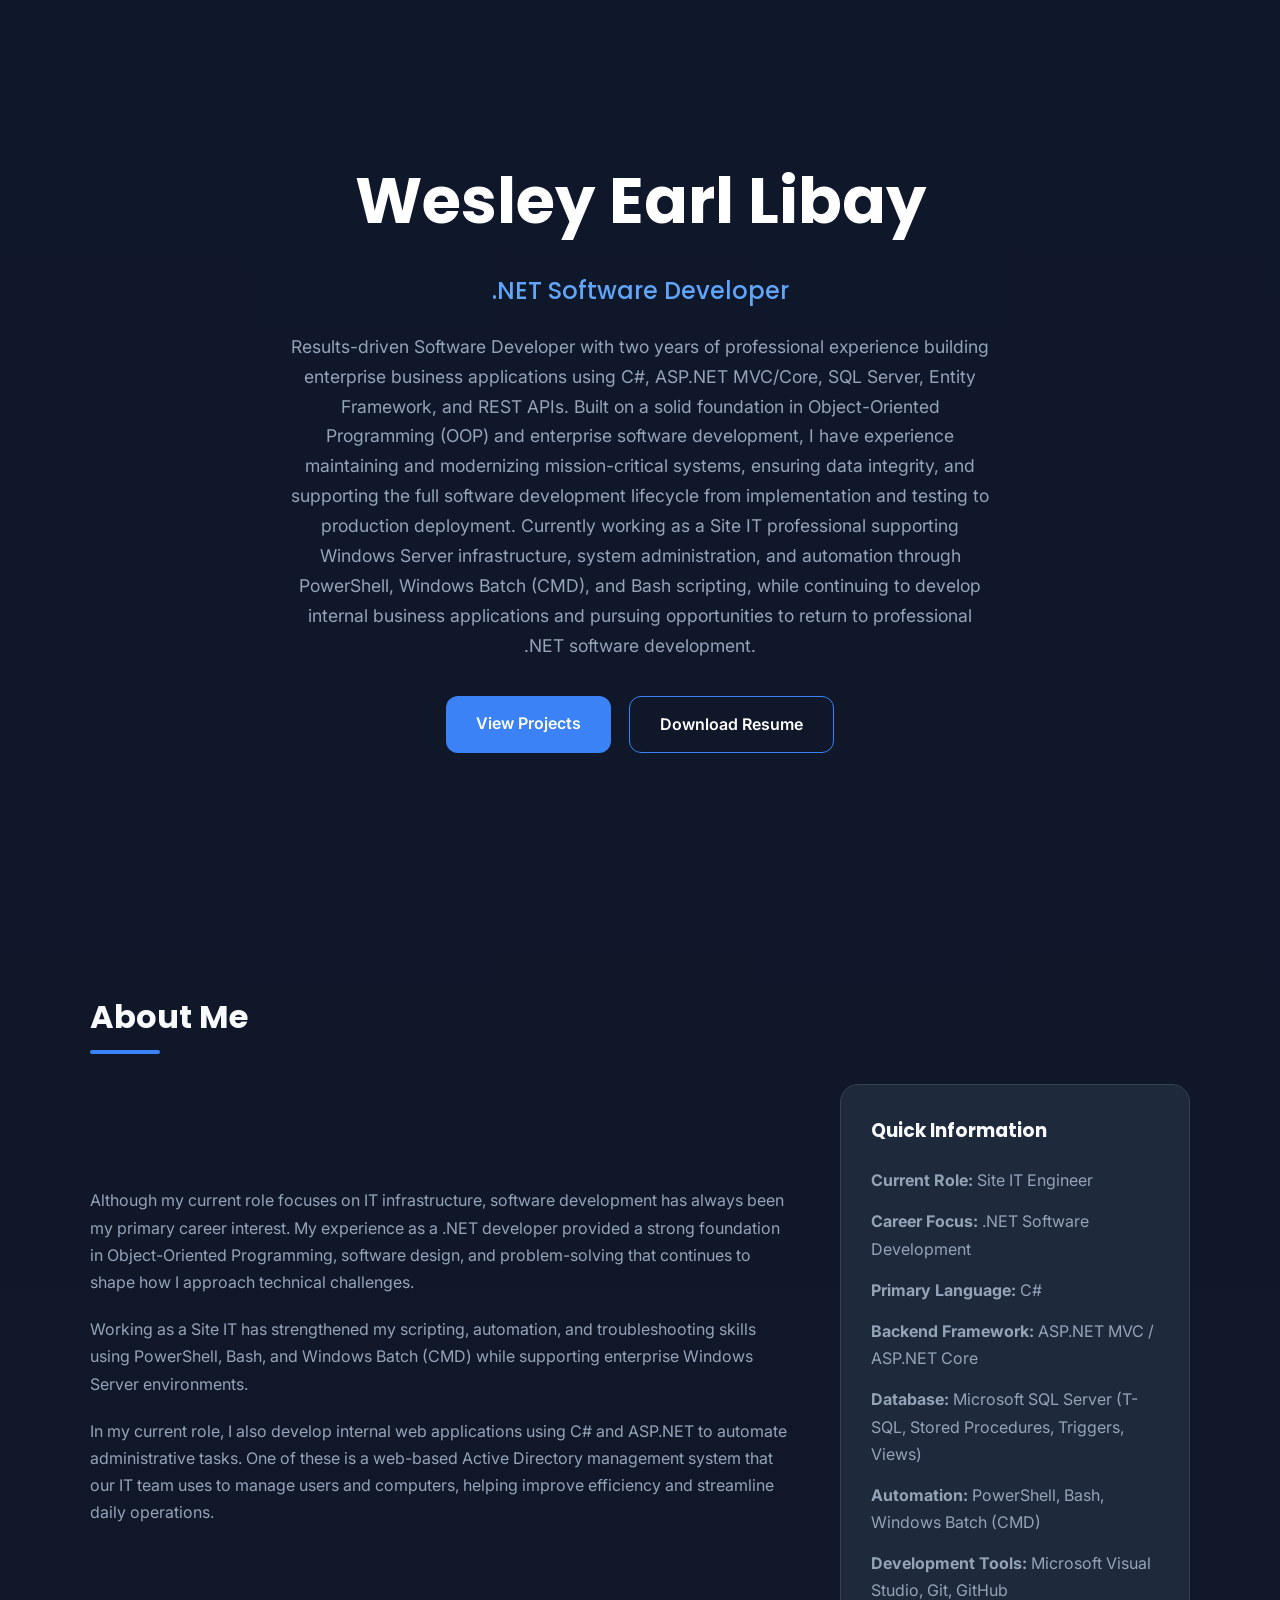
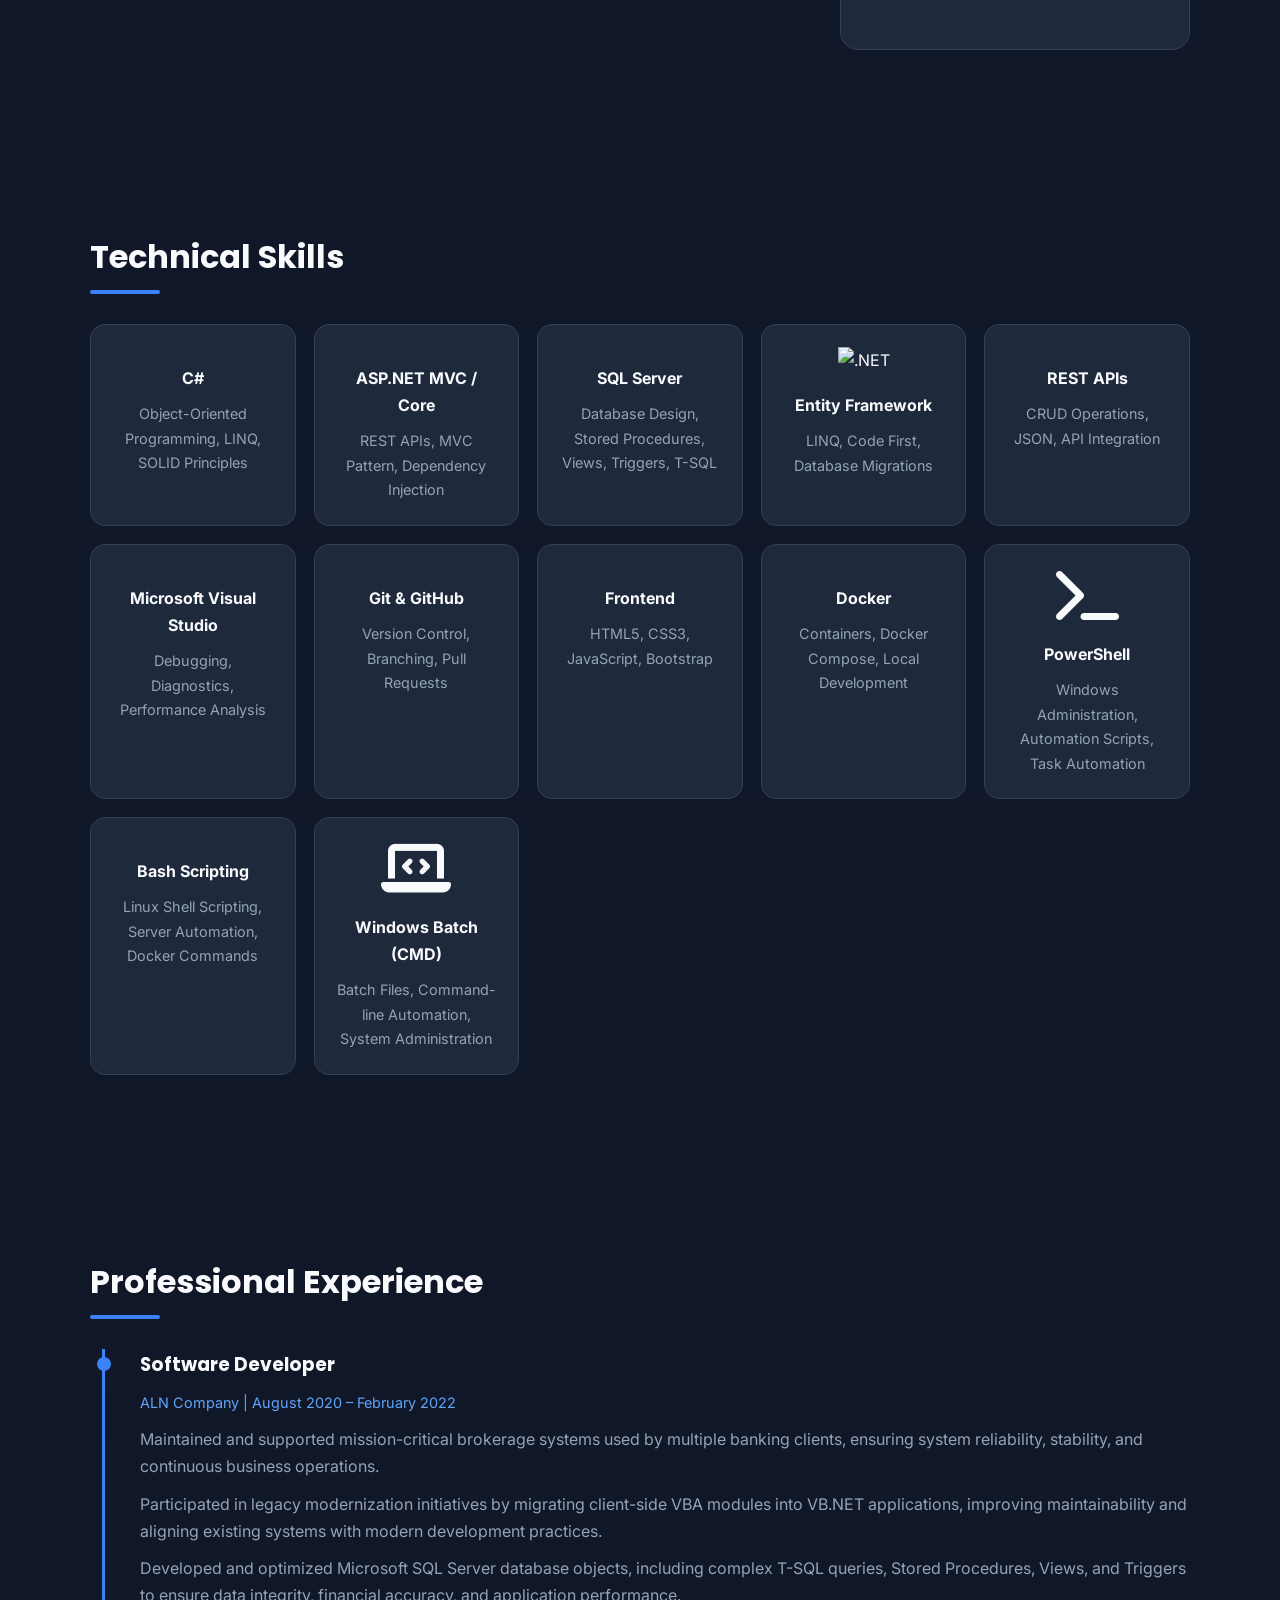
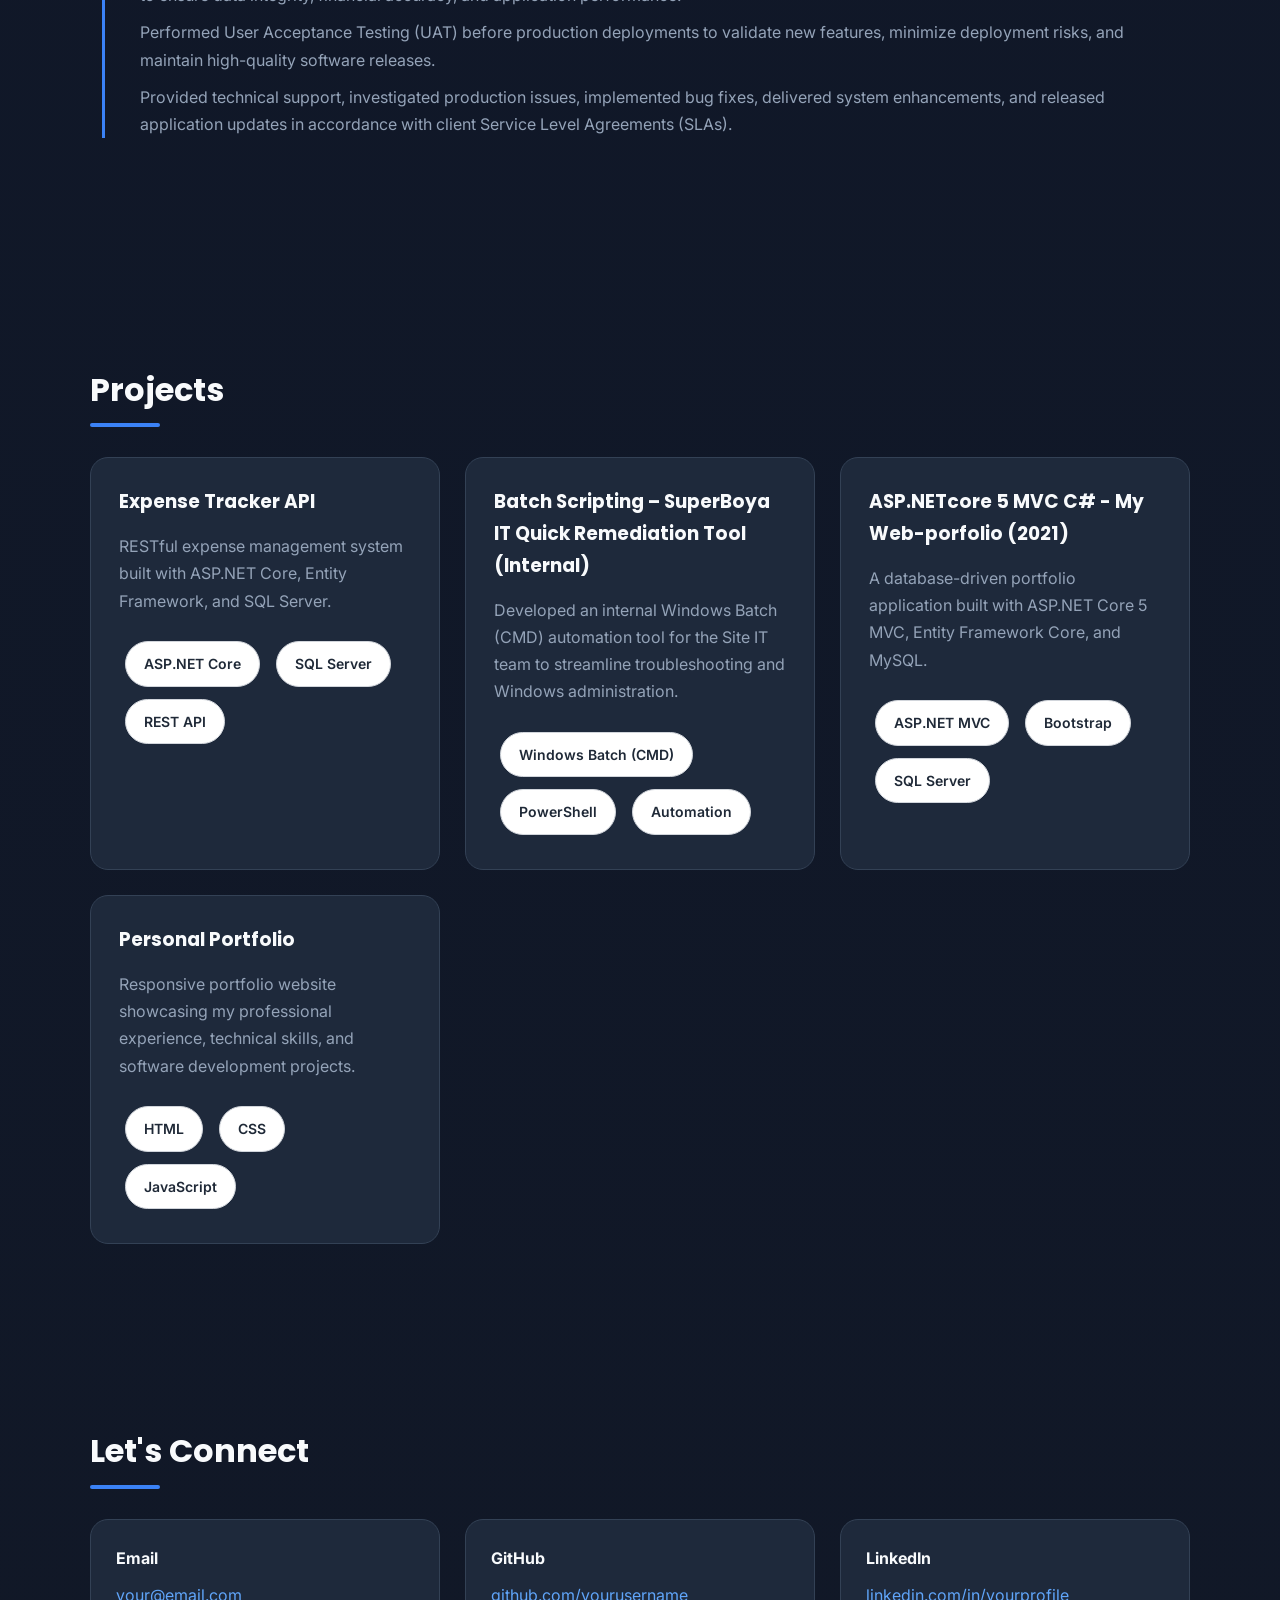
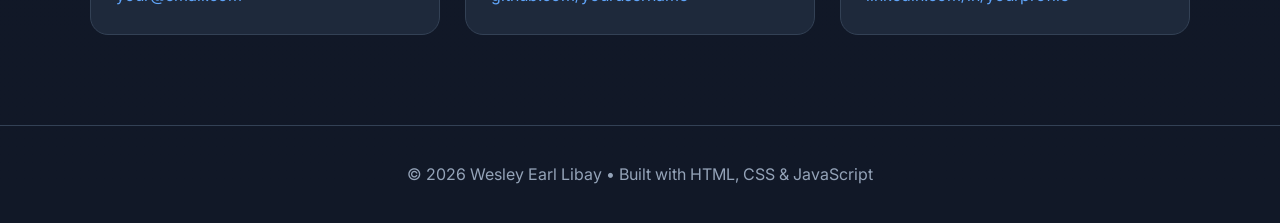
==== index.html @ 4f0edc6a "Initial portfolio" ====
<!DOCTYPE html>
<html lang="en">
<head>
<meta charset="UTF-8">
<meta name="viewport" content="width=device-width, initial-scale=1.0">

<title>Wesley Earl Libay | .NET Software Developer</title>

<link rel="stylesheet" href="style.css">
<link rel="stylesheet"
href="https://cdn.jsdelivr.net/npm/devicon@2.17.0/devicon.min.css">
<link rel="stylesheet"
href="https://cdnjs.cloudflare.com/ajax/libs/font-awesome/6.7.2/css/all.min.css">
</head>

<body>

<header class="hero">

<div class="container">

<div class="fade">

<h1 id="typing"></h1>

<h2>.NET Software Developer</h2>

<p>

Results-driven Software Developer with two years of professional experience
building enterprise business applications using C#, ASP.NET MVC/Core,
SQL Server, Entity Framework, and REST APIs. Built on a solid foundation in
Object-Oriented Programming (OOP) and enterprise software development,
I have experience maintaining and modernizing mission-critical systems,
ensuring data integrity, and supporting the full software development lifecycle
from implementation and testing to production deployment.

Currently working as a Site IT professional supporting Windows Server
infrastructure, system administration, and automation through PowerShell,
Windows Batch (CMD), and Bash scripting, while continuing to develop internal
business applications and pursuing opportunities to return to professional
.NET software development.

</p>

<div class="hero-buttons">

<a href="#projects" class="btn">
View Projects
</a>

<a href="assets/resume.pdf"
class="btn btn-outline"
target="_blank">
Download Resume
</a>

</div>

</div>

</div>

</header>

<!-- ABOUT -->

<section>

<div class="container">

<h2 class="section-title fade">About Me</h2>

<div class="about">

<div class="fade delay1">

<p>

Although my current role focuses on IT infrastructure, software development
has always been my primary career interest. My experience as a .NET developer
provided a strong foundation in Object-Oriented Programming, software design,
and problem-solving that continues to shape how I approach technical challenges.

</p>

<p>

Working as a Site IT has strengthened my scripting, automation, and
troubleshooting skills using PowerShell, Bash, and Windows Batch (CMD)
while supporting enterprise Windows Server environments.

</p>

<p>

In my current role, I also develop internal web applications using C# and
ASP.NET to automate administrative tasks. One of these is a web-based Active
Directory management system that our IT team uses to manage users and computers,
helping improve efficiency and streamline daily operations.

</p>

</div>

<div class="about-card fade delay2">

<h3>Quick Information</h3>

<ul>

<li><strong>Current Role:</strong> Site IT Engineer</li>

<li><strong>Career Focus:</strong> .NET Software Development</li>

<li><strong>Primary Language:</strong> C#</li>

<li><strong>Backend Framework:</strong> ASP.NET MVC / ASP.NET Core</li>

<li><strong>Database:</strong> Microsoft SQL Server (T-SQL, Stored Procedures, Triggers, Views)</li>

<li><strong>Automation:</strong> PowerShell, Bash, Windows Batch (CMD)</li>

<li><strong>Development Tools:</strong> Microsoft Visual Studio, Git, GitHub</li>


</ul>

</div>

</div>

</div>

</section>

<!-- SKILLS -->

<section>

<div class="container">

<h2 class="section-title fade">Technical Skills</h2>

<div class="skills-grid">

<div class="skill fade">
<i class="devicon-csharp-plain colored"></i>
<h4>C#</h4>
<p>Object-Oriented Programming, LINQ, SOLID Principles</p>
</div>

<div class="skill fade delay1">
<i class="devicon-dotnetcore-plain colored"></i>
<h4>ASP.NET MVC / Core</h4>
<p>REST APIs, MVC Pattern, Dependency Injection</p>
</div>

<div class="skill fade delay2">
<i class="devicon-microsoftsqlserver-plain colored"></i>
<h4>SQL Server</h4>
<p>Database Design, Stored Procedures, Views, Triggers, T-SQL</p>
</div>

<div class="skill fade delay3">
    <img src="https://cdn.simpleicons.org/dotnet/512BD4"
         class="skill-logo"
         alt=".NET">

    <h4>Entity Framework</h4>
    <p>LINQ, Code First, Database Migrations</p>
</div>
<div class="skill fade">
<i class="devicon-fastapi-plain colored"></i>
<h4>REST APIs</h4>
<p>CRUD Operations, JSON, API Integration</p>
</div>

<div class="skill fade delay1">
<i class="devicon-visualstudio-plain colored"></i>
<h4>Microsoft Visual Studio</h4>
<p>Debugging, Diagnostics, Performance Analysis</p>
</div>

<div class="skill fade delay2">
<i class="devicon-git-plain colored"></i>
<h4>Git & GitHub</h4>
<p>Version Control, Branching, Pull Requests</p>
</div>

<div class="skill fade delay3">
<i class="devicon-html5-plain colored"></i>
<h4>Frontend</h4>
<p>HTML5, CSS3, JavaScript, Bootstrap</p>
</div>

<div class="skill fade">
<i class="devicon-docker-plain colored"></i>
<h4>Docker</h4>
<p>Containers, Docker Compose, Local Development</p>
</div>

<div class="skill fade delay1">
    <i class="fa-solid fa-terminal"></i>
    <h4>PowerShell</h4>
    <p>Windows Administration, Automation Scripts, Task Automation</p>
</div>

<div class="skill fade delay2">
<i class="devicon-bash-plain colored"></i>
<h4>Bash Scripting</h4>
<p>Linux Shell Scripting, Server Automation, Docker Commands</p>
</div>

<div class="skill fade delay3">
    <i class="fa-solid fa-laptop-code"></i>
    <h4>Windows Batch (CMD)</h4>
    <p>Batch Files, Command-line Automation, System Administration</p>
</div>

</div>

</div>

</section>
<!-- EXPERIENCE -->

<section>

<div class="container">

<h2 class="section-title fade">Professional Experience</h2>

<div class="timeline">

<div class="timeline-item fade">

<h3>Software Developer</h3>

<span>ALN Company | August 2020 – February 2022</span>

<p>

Maintained and supported mission-critical brokerage systems used by
multiple banking clients, ensuring system reliability, stability,
and continuous business operations.

</p>

<p>

Participated in legacy modernization initiatives by migrating
client-side VBA modules into VB.NET applications, improving
maintainability and aligning existing systems with modern development
practices.

</p>

<p>

Developed and optimized Microsoft SQL Server database objects,
including complex T-SQL queries, Stored Procedures, Views, and Triggers
to ensure data integrity, financial accuracy, and application performance.

</p>

<p>

Performed User Acceptance Testing (UAT) before production deployments
to validate new features, minimize deployment risks, and maintain
high-quality software releases.

</p>

<p>

Provided technical support, investigated production issues,
implemented bug fixes, delivered system enhancements, and released
application updates in accordance with client Service Level Agreements (SLAs).

</p>

</div>

</div>

</div>

</section>

<!-- PROJECTS -->

<section id="projects">

<div class="container">

<h2 class="section-title fade">Projects</h2>

<div class="projects">

<div class="project fade"
    onclick="openModal('Expense Tracker API',
'https://drive.google.com/file/d/1P-fCIuIuRzJUGdY-wNS_wfeY0a0qpebA/preview',
[
'https://drive.google.com/thumbnail?id=1T6sQlo0hOtYv3zI3TsI_i0NnidtZcnlM&sz=w1000',
'https://drive.google.com/thumbnail?id=1T6sQlo0hOtYv3zI3TsI_i0NnidtZcnlM&sz=w1000',
'https://drive.google.com/thumbnail?id=1T6sQlo0hOtYv3zI3TsI_i0NnidtZcnlM&sz=w1000'
],
'A database-driven portfolio application built with ASP.NET Core 5 MVC, Entity Framework Core, and MySQL. Features include secure email authentication, dynamic content management, and an admin interface for publishing updates. Developed using Bootstrap, CSS, and JavaScript, and deployed to a live hosting environment to gain practical experience with full-stack development and real-world deployment',
[
'ASP.NET Core',
'C#',
'SQL Server',
'Entity Framework',
'REST API',
'Bootstrap'
]
)">

<h3>Expense Tracker API</h3>

<p>
RESTful expense management system built with ASP.NET Core,
Entity Framework, and SQL Server.
</p>

<div class="tags">
<span class="tag">ASP.NET Core</span>
<span class="tag">SQL Server</span>
<span class="tag">REST API</span>
</div>

</div>


<div class="project fade delay1"
onclick="openModal(
'Batch Scripting – SuperBoya IT Quick Remediation Tool (Internal)',
    'https://drive.google.com/file/d/1RKLMtWDaM3mP3gZRKXZq_lilXQQuyuNV/preview',
[
'https://drive.google.com/thumbnail?id=1T6sQlo0hOtYv3zI3TsI_i0NnidtZcnlM&sz=w1000',
'https://drive.google.com/thumbnail?id=1dHTb9ATCBDBhvK_n0O14mFBFdUdVWW19&sz=w1000',
'https://drive.google.com/thumbnail?id=1-VOWxXWKKumCTsg5hbPMejdfPx5Dch9u&sz=w1000'
],
'Developed an internal Windows Batch (CMD) automation tool for the Site IT team to streamline troubleshooting and Windows administration. The menu-driven utility consolidates common diagnostic and remediation tasks—including Telnet testing, DFS verification, DelProf profile cleanup, GPResult diagnostics, proxy reset, and downtime log collection—helping technicians resolve issues faster and improve operational efficiency.',
['Windows Batch (CMD)',
'PowerShell',
'Windows Server',
'Active Directory',
'Networking',
'GPResult',
'Automation']
)">

<h3>Batch Scripting – SuperBoya IT Quick Remediation Tool (Internal)</h3>

<p>
Developed an internal Windows Batch (CMD) automation tool for the Site IT team to streamline troubleshooting and Windows administration.
</p>

<div class="tags">
<span class="tag">Windows Batch (CMD)</span>
<span class="tag">PowerShell</span>
<span class="tag">Automation</span>
</div>

</div>

<div class="project fade delay2"
onclick="openModal(
'ASP.NETcore 5 MVC C# - My Web-porfolio (2021)',
    'https://drive.google.com/file/d/1P-fCIuIuRzJUGdY-wNS_wfeY0a0qpebA/preview',
[
'https://drive.google.com/thumbnail?id=1nCJhIc9mO17X2oK1w1rHTtbuWxRBZrBS&sz=w1000',
'https://drive.google.com/thumbnail?id=1_L4ZJuuIwjYRWNulOc6YRp84CFjRA0p2&sz=w1000',
'https://drive.google.com/thumbnail?id=17lZmwQVjcL8vGoHU-z7b2C5g55-a5G08&sz=w1000',
'https://drive.google.com/thumbnail?id=1ivaorRquT6rLV8KJ-jV-9eB2-INTftKK&sz=w1000',
'https://drive.google.com/thumbnail?id=1x7fHbLHFynBgFpp_BOnTo6mS_D5wA4a2&sz=w1000'
],
'A database-driven portfolio application built with ASP.NET Core 5 MVC, Entity Framework Core, and MySQL. Features include secure email authentication, dynamic content management, and an admin interface for publishing updates. Developed using Bootstrap, CSS, and JavaScript, and deployed to a live hosting environment to gain practical experience with full-stack development and real-world deployment',
['ASP.NET Core 5 MVC', 'C#', 'Entity Framework Core', 'MySQL', 'Bootstrap', 'HTML5', 'CSS3', 'JavaScript']
)">

<h3>ASP.NETcore 5 MVC C# - My Web-porfolio (2021)</h3>

<p>
A database-driven portfolio application built with ASP.NET Core 5 MVC, Entity Framework Core, and MySQL.
</p>

<div class="tags">
<span class="tag">ASP.NET MVC</span>
<span class="tag">Bootstrap</span>
<span class="tag">SQL Server</span>
</div>

</div>

<div class="project fade delay3"
onclick="openModal(
'Personal Portfolio',
'https://www.youtube.com/embed/YOUR_PORTFOLIO_VIDEO_ID',
'Responsive portfolio website designed to showcase my professional experience, technical skills, and software development projects. Built using modern HTML, CSS, and JavaScript with responsive layouts, animations, and interactive project previews.',
['HTML5','CSS3','JavaScript','Responsive Design']
)">

<h3>Personal Portfolio</h3>

<p>
Responsive portfolio website showcasing my professional experience,
technical skills, and software development projects.
</p>

<div class="tags">
<span class="tag">HTML</span>
<span class="tag">CSS</span>
<span class="tag">JavaScript</span>
</div>

</div>

</div>

</div>

</section>

<!-- CONTACT -->

<section>

<div class="container">

<h2 class="section-title fade">Let's Connect</h2>

<div class="contact-grid">

<div class="contact-item">

<h4>Email</h4>

<a href="mailto:your@email.com">
your@email.com
</a>

</div>

<div class="contact-item">

<h4>GitHub</h4>

<a href="https://github.com/yourusername" target="_blank">
github.com/yourusername
</a>

</div>

<div class="contact-item">

<h4>LinkedIn</h4>

<a href="https://linkedin.com/in/yourprofile" target="_blank">
linkedin.com/in/yourprofile
</a>

</div>

</div>

</div>

</section>

<footer>

<p>

© 2026 Wesley Earl Libay • Built with HTML, CSS & JavaScript

</p>

</footer>

<script>

const text = "Wesley Earl Libay";
const typingElement = document.getElementById("typing");

let index = 0;
let deleting = false;

function typeEffect() {

    if (!deleting) {

        typingElement.textContent = text.substring(0, index + 1);
        index++;

        if (index === text.length) {

            deleting = true;

            setTimeout(typeEffect, 2000);
            return;

        }

    } else {

        typingElement.textContent = text.substring(0, index - 1);
        index--;

        if (index === 0) {

            deleting = false;

            setTimeout(typeEffect, 700);
            return;

        }

    }

    setTimeout(typeEffect, deleting ? 60 : 120);

}

typeEffect();

function openModal(title, video, images, description, skills){

    // Open Modal
    document.getElementById("projectModal").style.display = "flex";

    // Title
    document.getElementById("modalTitle").innerHTML = title;

    // Video
    document.getElementById("modalVideo").src = video;

    // Description
    document.getElementById("modalDescription").innerHTML = description;

    // ==========================
    // Image Gallery
    // ==========================

    let gallery = "";

    images.forEach(img => {

        gallery += `
            <img
                src="${img}"
                class="gallery-thumb"
                onclick="event.stopPropagation(); openImage('${img}')">
        `;

    });

    document.getElementById("modalGallery").innerHTML = gallery;

    // ==========================
    // Technologies
    // ==========================

    let html = "";

    skills.forEach(skill => {

        html += `<span class="tag">${skill}</span>`;

    });

    document.getElementById("modalTags").innerHTML = html;

}
function openImage(src){

    document.getElementById("popupImage").src = src;

    document.getElementById("imageModal").style.display = "flex";

}

function closeImage(){

    document.getElementById("imageModal").style.display = "none";

}



function closeModal(){

document.getElementById("projectModal").style.display="none";

document.getElementById("modalVideo").src="";

}

window.onclick=function(event){

const modal=document.getElementById("projectModal");

if(event.target==modal){

closeModal();

}

}

</script>


<!-- Project Modal -->
<div id="projectModal" class="modal">

    <div class="modal-content">

        <div class="modal-header">
            <h2 id="modalTitle"></h2>

            <span class="close" onclick="closeModal()">&times;</span>
        </div>

        <div class="video-wrapper">
            <iframe
                id="modalVideo"
                src=""
                title="Project Demo"
                allow="accelerometer; autoplay; clipboard-write; encrypted-media; gyroscope; picture-in-picture"
                allowfullscreen>
            </iframe>
        </div>
       <div class="modal-gallery" id="modalGallery"></div>

<div class="modal-body">
    <h3>Description</h3>
    <p id="modalDescription"></p>
    <h3>Technologies</h3>
    <div id="modalTags" class="tags"></div>
</div>

    </div>

</div>

<div id="imageModal" class="image-modal" onclick="closeImage()">

    <span class="image-close">&times;</span>

    <img id="popupImage">

</div>

</body>
</html>
---- style.css ----
@import url('https://fonts.googleapis.com/css2?family=Inter:wght@300;400;500;600;700&family=Poppins:wght@600;700&display=swap');

:root{
    --bg:#0f172a;
    --bg2:#111827;
    --card:#1e293b;
    --border:#334155;
    --primary:#3b82f6;
    --primary2:#60a5fa;
    --text:#f8fafc;
    --muted:#94a3b8;
}

*{
    margin:0;
    padding:0;
    box-sizing:border-box;
}

html{
    scroll-behavior:smooth;
}

body{
    background:linear-gradient(180deg,#0f172a,#111827);
    color:var(--text);
    font-family:'Inter',sans-serif;
    line-height:1.7;
}

.container{
    width:min(1100px,90%);
    margin:auto;
}

section{
    padding:90px 0;
}

h1,h2,h3{
    font-family:'Poppins',sans-serif;
}

.section-title{
    font-size:2rem;
    margin-bottom:40px;
    position:relative;
    display:inline-block;
}

.section-title::after{
    content:"";
    position:absolute;
    left:0;
    bottom:-10px;
    width:70px;
    height:4px;
    border-radius:10px;
    background:var(--primary);
}

/* ---------------- HERO ---------------- */

.hero{
    min-height:100vh;
    display:flex;
    justify-content:center;
    align-items:center;
    text-align:center;
    padding:40px 20px;
}

.hero h1{
    font-size:4rem;
    margin-bottom:15px;
    color:#fff;
}

.hero h2{
    font-size:1.5rem;
    color:var(--primary2);
    font-weight:500;
    margin-bottom:20px;
}

.hero p{
    max-width:700px;
    margin:auto;
    color:var(--muted);
    font-size:1.1rem;
}

.hero-buttons{
    margin-top:35px;
    display:flex;
    gap:18px;
    justify-content:center;
    flex-wrap:wrap;
}

.btn{
    text-decoration:none;
    color:#fff;
    background:var(--primary);
    padding:14px 30px;
    border-radius:12px;
    transition:.3s;
    font-weight:600;
}

.btn:hover{
    transform:translateY(-4px);
    background:#2563eb;
}

.btn-outline{
    background:transparent;
    border:1px solid var(--primary);
}

.btn-outline:hover{
    background:var(--primary);
}

/* ---------------- ABOUT ---------------- */

.about{
    display:grid;
    grid-template-columns:2fr 1fr;
    gap:50px;
    align-items:center;
}

.about p{
    color:var(--muted);
    margin-bottom:20px;
}

.about-card{
    background:var(--card);
    padding:30px;
    border-radius:18px;
    border:1px solid var(--border);
}

.about-card h3{
    margin-bottom:20px;
}

.about-card ul{
    list-style:none;
}

.about-card li{
    margin-bottom:14px;
    color:var(--muted);
}

/* ---------------- SKILLS ---------------- */

.skills-grid{
    display:grid;
    grid-template-columns:repeat(auto-fit,minmax(170px,1fr));
    gap:18px;
}

.skill{
    background:var(--card);
    border:1px solid var(--border);
    border-radius:15px;
    padding:22px;
    text-align:center;
    transition:.3s;
}

.skill:hover{
    transform:translateY(-6px);
    border-color:var(--primary);
}

.skill h4{
    margin-bottom:10px;
}

.skill p{
    color:var(--muted);
    font-size:.9rem;
}

/* ---------------- EXPERIENCE ---------------- */

.timeline{
    border-left:3px solid var(--primary);
    margin-left:12px;
}

.timeline-item{
    position:relative;
    padding-left:35px;
    margin-bottom:45px;
}

.timeline-item::before{
    content:"";
    width:14px;
    height:14px;
    background:var(--primary);
    border-radius:50%;
    position:absolute;
    left:-8px;
    top:8px;
}

.timeline-item h3{
    margin-bottom:8px;
}

.timeline-item span{
    color:var(--primary2);
    font-size:.9rem;
}

.timeline-item p{
    margin-top:10px;
    color:var(--muted);
}

/* ---------------- PROJECTS ---------------- */

.projects{
    display:grid;
    grid-template-columns:repeat(auto-fit,minmax(320px,1fr));
    gap:25px;
}

.project{
    background:var(--card);
    border-radius:18px;
    padding:28px;
    border:1px solid var(--border);
    transition:.3s;
}

.project:hover{
    transform:translateY(-8px);
    border-color:var(--primary);
}

.project h3{
    margin-bottom:15px;
}

.project p{
    color:var(--muted);
    margin-bottom:20px;
}

.tag{

    display:inline-flex;
    align-items:center;

    margin:6px;
    padding:10px 18px;

    background:#ffffff;
    color:#1f2937;

    border:1px solid #d1d5db;
    border-radius:999px;

    font-size:14px;
    font-weight:600;

    transition:.25s;

}
.tag:hover{

    background:#2563eb;
    color:#ffffff;
    border-color:#2563eb;

    transform:translateY(-2px);

}
/* ---------------- EDUCATION ---------------- */

.education-card{
    background:var(--card);
    border:1px solid var(--border);
    border-radius:18px;
    padding:30px;
}

.education-card h3{
    margin-bottom:10px;
}

.education-card p{
    color:var(--muted);
}

/* ---------------- CONTACT ---------------- */

.contact-grid{
    display:grid;
    grid-template-columns:repeat(auto-fit,minmax(250px,1fr));
    gap:25px;
}

.contact-item{
    background:var(--card);
    border:1px solid var(--border);
    border-radius:18px;
    padding:25px;
}

.contact-item h4{
    margin-bottom:10px;
}

.contact-item a{
    color:var(--primary2);
    text-decoration:none;
}

.contact-item a:hover{
    text-decoration:underline;
}

/* ---------------- FOOTER ---------------- */

footer{
    padding:35px;
    text-align:center;
    color:var(--muted);
    border-top:1px solid var(--border);
}

/* ---------------- ANIMATIONS ---------------- */

.fade{
    opacity:0;
    transform:translateY(40px);
    animation:fadeUp .8s forwards;
}

.delay1{animation-delay:.2s;}
.delay2{animation-delay:.4s;}
.delay3{animation-delay:.6s;}

@keyframes fadeUp{
    to{
        opacity:1;
        transform:translateY(0);
    }
}

/* ---------------- RESPONSIVE ---------------- */

@media(max-width:900px){

.hero h1{
    font-size:3rem;
}

.about{
    grid-template-columns:1fr;
}

.hero-buttons{
    flex-direction:column;
    align-items:center;
}

.btn{
    width:230px;
}

}
.skill{
    text-align:center;
}

.skill i{
    font-size:56px;
    margin-bottom:18px;
    display:block;
    transition:.3s;
}

.skill-logo{
    width:56px;
    height:56px;
    margin-bottom:18px;
    object-fit:contain;
    transition:.3s;
}

.skill:hover i,
.skill:hover .skill-logo{
    transform:translateY(-6px) scale(1.08);
}

.skill h4{
    margin-bottom:10px;
}
.modal{

display:none;
position:fixed;
top:0;
left:0;

width:100%;
height:100%;

background:rgba(0,0,0,.75);

justify-content:center;
align-items:center;

z-index:999;

}

.modal-content{

    background:#ffffff;
    color:#1f2937;

    width:min(900px,90%);
    border-radius:18px;

    padding:30px;

    position:relative;

    box-shadow:0 20px 60px rgba(0,0,0,.25);

}
.close{
    position:absolute;
    top:20px;
    right:20px;

    width:42px;
    height:42px;

    display:flex;
    justify-content:center;
    align-items:center;

    border-radius:50%;

    background:#f1f5f9;

    color:#333;

    font-size:24px;
    font-weight:bold;

    cursor:pointer;

    transition:.25s;
}

.close:hover{

    background:#2563eb;
    color:white;

    transform:rotate(90deg);

}

.video-wrapper{

position:relative;

padding-bottom:56.25%;

height:0;

margin:25px 0;

}

.video-wrapper iframe{

position:absolute;

width:100%;
height:100%;

border-radius:12px;

}

.modal-tags{

display:flex;

flex-wrap:wrap;

gap:12px;

margin-top:20px;

}

@keyframes popup{

from{

transform:translateY(30px);
opacity:0;

}

to{

transform:translateY(0);
opacity:1;

}

}

.modal-header{

    display:flex;
    justify-content:space-between;
    align-items:center;

    border-bottom:1px solid #e5e7eb;

    padding-bottom:15px;
    margin-bottom:20px;

}
.modal-header h2{

    margin:0;

    font-size:28px;
    font-weight:700;

    color:#111827;

}
.modal-body h3{

    color:#111827;
    margin:20px 0 10px;

}

.modal-body p{

    color:#4b5563;
    line-height:1.8;

}
.project-thumb{

    width:100%;
    height:180px;

    object-fit:cover;

    border-radius:12px;

    margin-bottom:18px;

    cursor:pointer;

    transition:.3s;

}

.project-thumb:hover{

    transform:scale(1.03);

}
.modal-thumbnail{

    width:100%;
    max-height:260px;

    object-fit:cover;

    border-radius:10px;

    margin-bottom:20px;

    cursor:pointer;

    border:1px solid #ddd;

    transition:.3s;

}

.modal-thumbnail:hover{

    transform:scale(1.02);

}

.modal-gallery{
    display:flex;
    gap:12px;
    margin:20px 0;
    overflow-x:auto;
    padding-bottom:5px;
}

.modal-gallery img{
    width:120px;
    height:68px;
    object-fit:cover;

    border-radius:8px;
    cursor:pointer;

    transition:.25s;

    border:2px solid #e5e7eb;

    flex-shrink:0;
}

.modal-gallery img:hover{

    transform:translateY(-3px);

    border-color:#2563eb;

    box-shadow:0 8px 20px rgba(37,99,235,.25);

}
.image-modal{
    display:none;
    position:fixed;
    inset:0;
    background:rgba(0,0,0,.85);
    justify-content:center;
    align-items:center;
    z-index:99999;
}

.image-modal img{
    max-width:90%;
    max-height:90%;
    border-radius:10px;
    box-shadow:0 20px 60px rgba(0,0,0,.5);
}

.image-close{
    position:absolute;
    top:30px;
    right:40px;
    font-size:40px;
    color:white;
    cursor:pointer;
}   modal-gallery
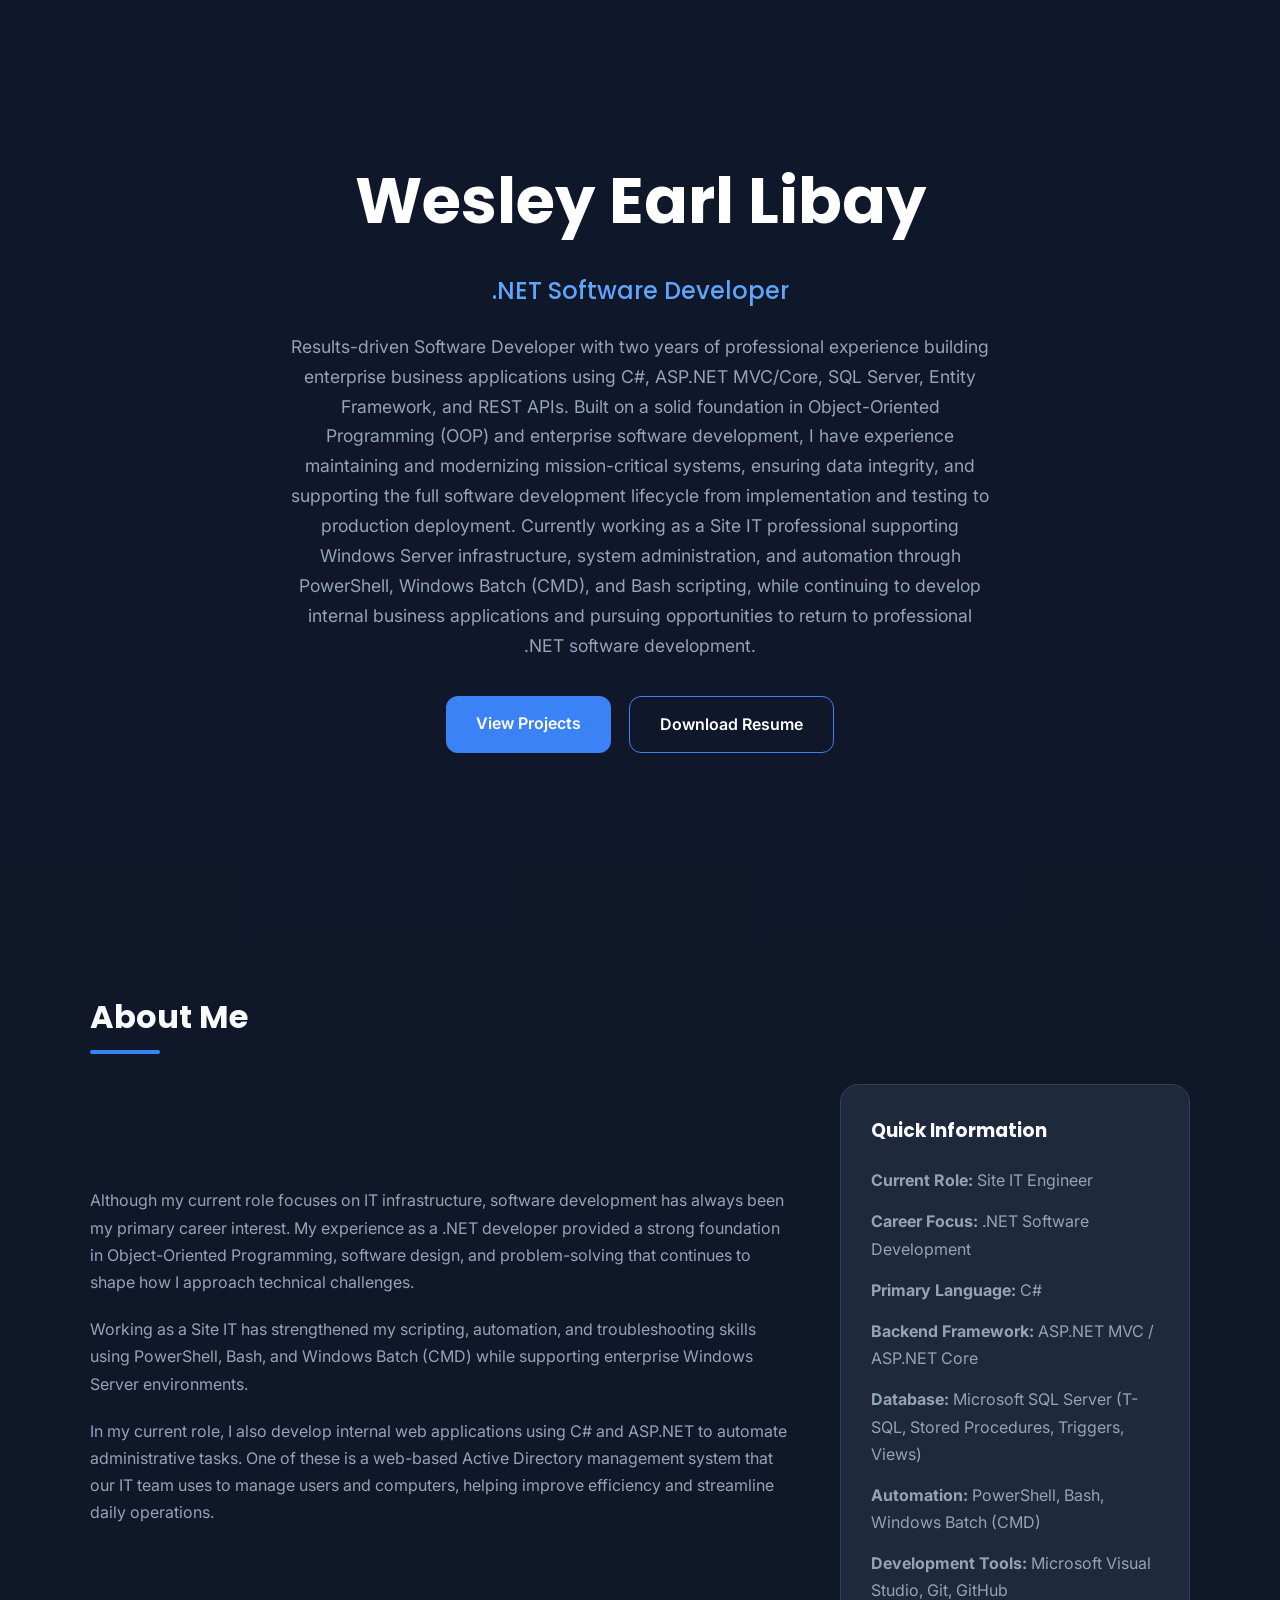
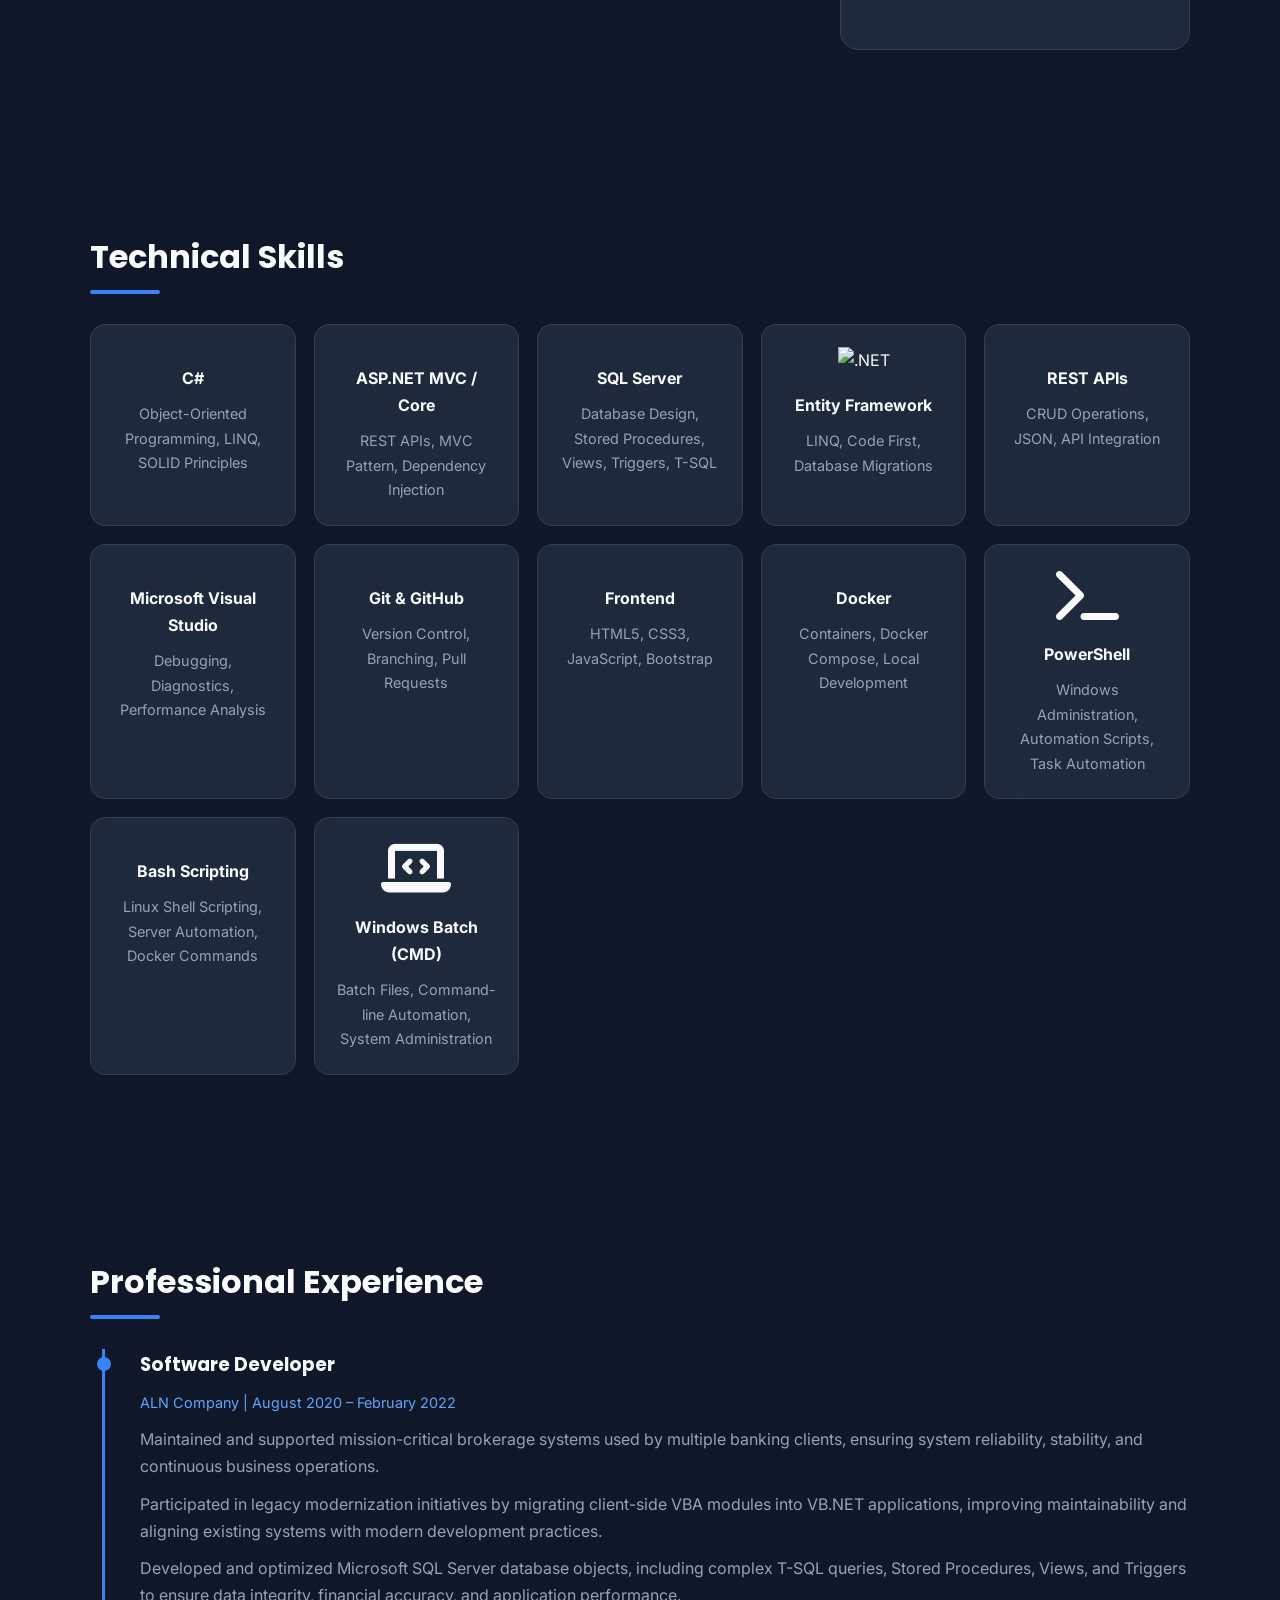
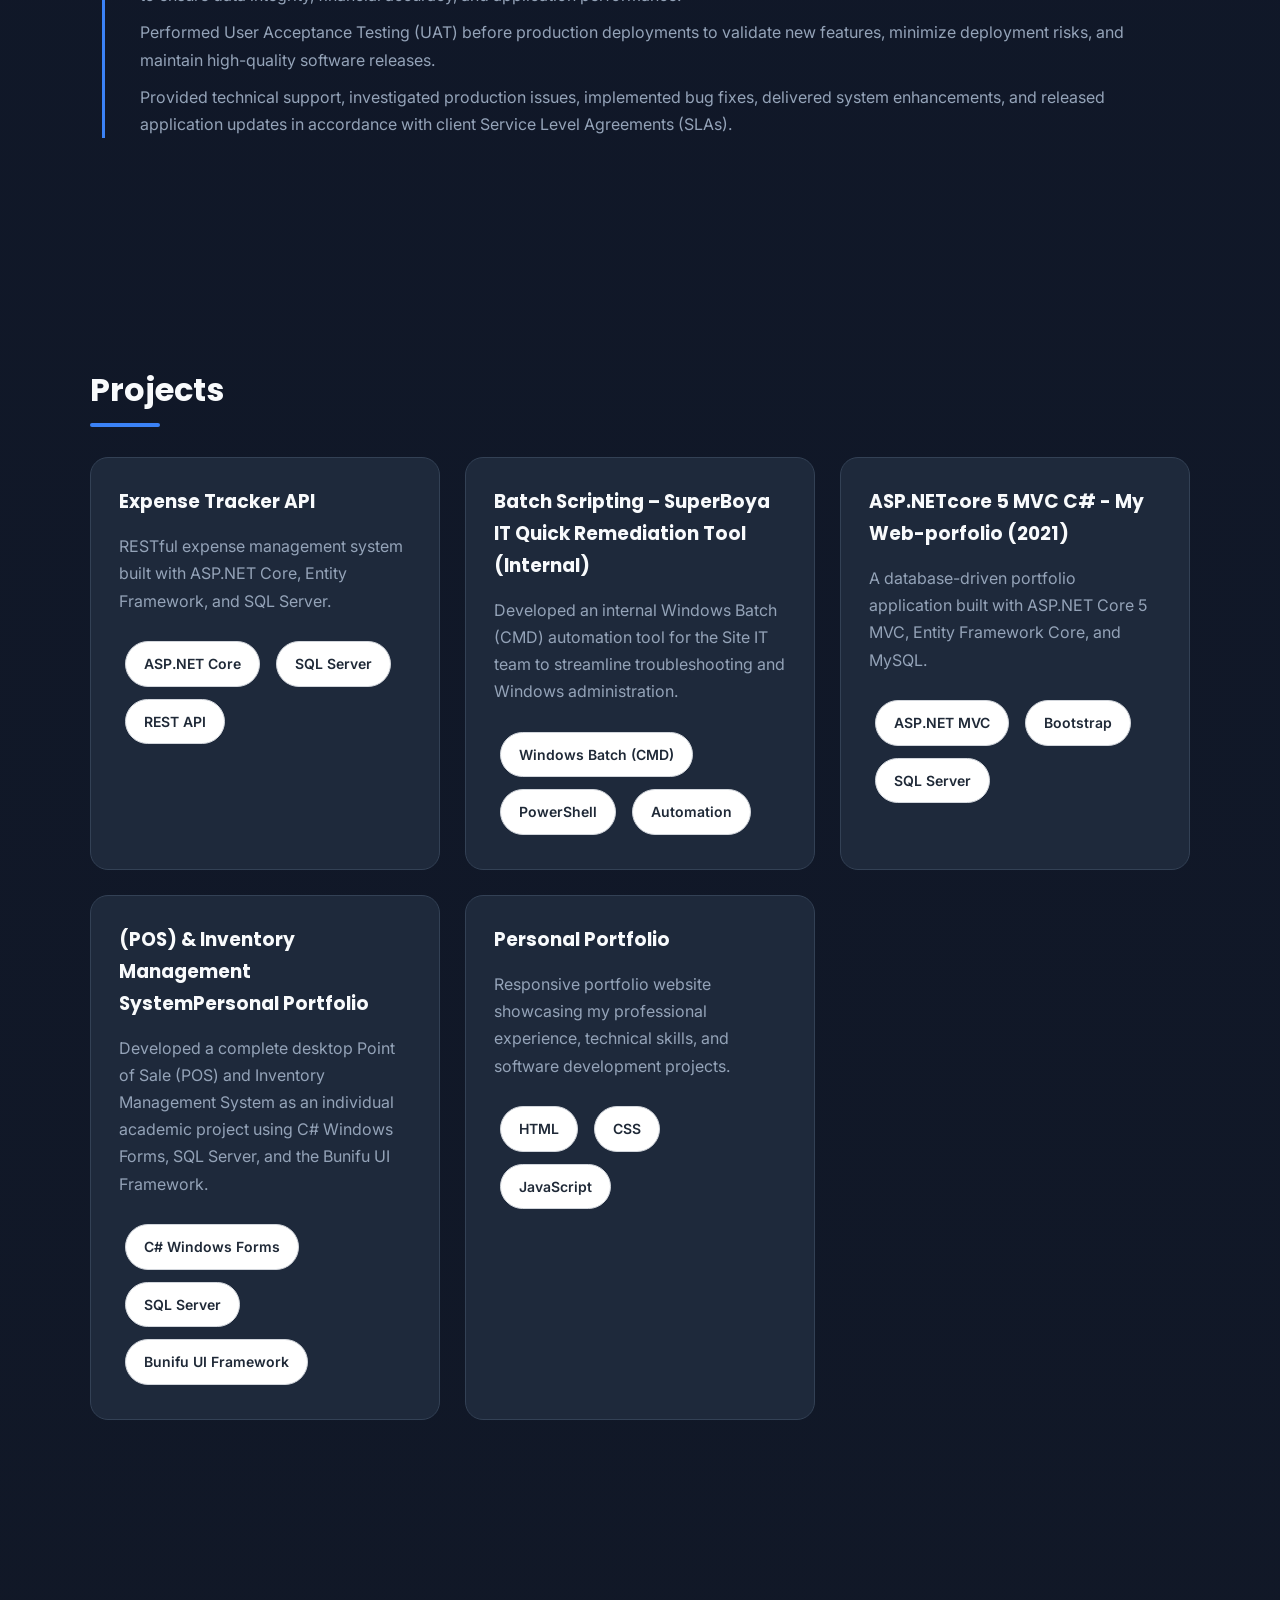
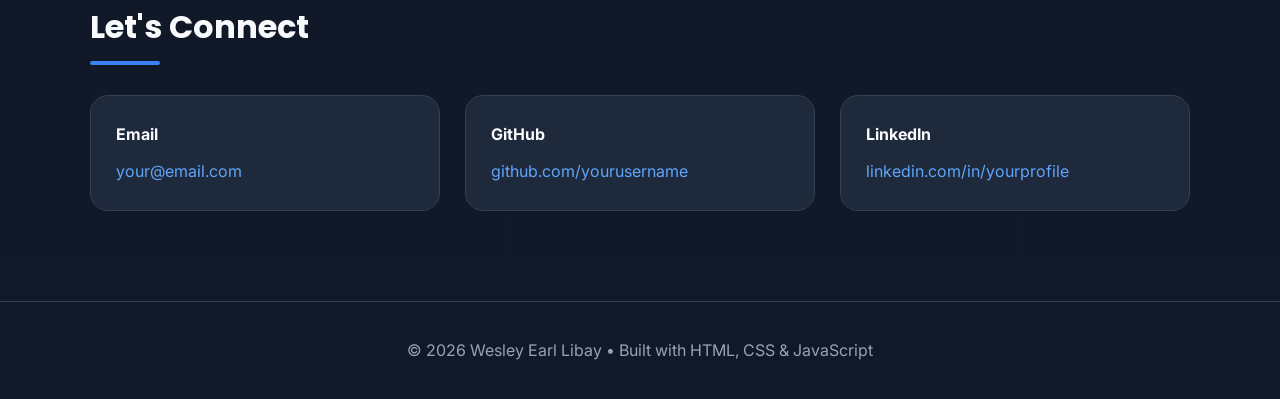
==== commit 5ed74936: "Added a Project data (POS) & Inventory sys" ====
--- a/index.html
+++ b/index.html
@@ -342,7 +342,7 @@
 'https://drive.google.com/thumbnail?id=1dHTb9ATCBDBhvK_n0O14mFBFdUdVWW19&sz=w1000',
 'https://drive.google.com/thumbnail?id=1-VOWxXWKKumCTsg5hbPMejdfPx5Dch9u&sz=w1000'
 ],
-'Developed an internal Windows Batch (CMD) automation tool for the Site IT team to streamline troubleshooting and Windows administration. The menu-driven utility consolidates common diagnostic and remediation tasks—including Telnet testing, DFS verification, DelProf profile cleanup, GPResult diagnostics, proxy reset, and downtime log collection—helping technicians resolve issues faster and improve operational efficiency.',
+'Developed an internal Windows Batch (CMD) automation tool for the Site IT team to streaml ine troubleshooting and Windows administration. The menu-driven utility consolidates common diagnostic and remediation tasks—including Telnet testing, DFS verification, DelProf profile cleanup, GPResult diagnostics, proxy reset, and downtime log collection—helping technicians resolve issues faster and improve operational efficiency.',
 ['Windows Batch (CMD)',
 'PowerShell',
 'Windows Server',
@@ -397,6 +397,47 @@
 
 <div class="project fade delay3"
 onclick="openModal(
+'(POS) & Inventory Management System (2020)',
+    'https://drive.google.com/file/d/1EiCsOOaHD9KfS-rJ72sQiRUm7RRLoAH3/preview',
+[
+'https://drive.google.com/thumbnail?id=1UUl-EyS_f-Qj1d1V4l_f-VXhM397ropy&sz=w1000',
+'https://drive.google.com/thumbnail?id=1AXWFzZfeRrVy4TrZ2Gfh_J4gGfXo4k3G&sz=w1000',
+'https://drive.google.com/thumbnail?id=19OLNbXdJmd9MzShMlLz9tJwwCkgwp0HF&sz=w1000',
+'https://drive.google.com/thumbnail?id=1dggHbT4D8SoGjGAeVfsIYZ7r1PGZGKtr&sz=w1000',
+'https://drive.google.com/thumbnail?id=151mQ_hnZKV0YukQQOweBj8_k4AtimcFu&sz=w1000',
+'https://drive.google.com/thumbnail?id=1DBrFTVZpTtB_3T2dV5bA_3OpKEcwAXKl&sz=w1000',
+'https://drive.google.com/thumbnail?id=1UzGM7jn4zqq1KaHHjq-b1lfeLHyjIzks&sz=w1000',
+'https://drive.google.com/thumbnail?id=1usmKaDQTWPv5gna9W3jqOVUd8xw4GfWX&sz=w1000',
+'https://drive.google.com/thumbnail?id=1OKeNK786_J2bmyR46FyMNy8nbBGMPXD6&sz=w1000',
+'https://drive.google.com/thumbnail?id=1Ezb9ze9bCRkDIo_cW7qO82gN_z7htWts&sz=w1000'
+],
+'Developed a complete desktop Point of Sale (POS) and Inventory Management System as an individual academic project using C# Windows Forms, SQL Server, and the Bunifu UI Framework. The application simulates a real retail management system by integrating sales transactions, inventory control, customer management, and administrative functions into a single desktop application. The project demonstrates object-oriented programming, database design, CRUD operations, reporting, and desktop application development.',
+['C#',
+'Windows Forms',
+'SQL Server',
+'ADO.NET',
+'Bunifu UI Framework',
+'GDI+ Printing',
+'Barcode Generation']
+)">
+
+
+<h3>(POS) & Inventory Management SystemPersonal Portfolio</h3>
+
+<p>
+Developed a complete desktop Point of Sale (POS) and Inventory Management System as an individual academic project using C# Windows Forms, SQL Server, and the Bunifu UI Framework.
+</p>
+
+<div class="tags">
+<span class="tag">C# Windows Forms</span>
+<span class="tag">SQL Server</span>
+<span class="tag">Bunifu UI Framework</span>
+</div>
+
+</div>
+
+<div class="project fade delay4"
+onclick="openModal(
 'Personal Portfolio',
 'https://www.youtube.com/embed/YOUR_PORTFOLIO_VIDEO_ID',
 'Responsive portfolio website designed to showcase my professional experience, technical skills, and software development projects. Built using modern HTML, CSS, and JavaScript with responsive layouts, animations, and interactive project previews.',
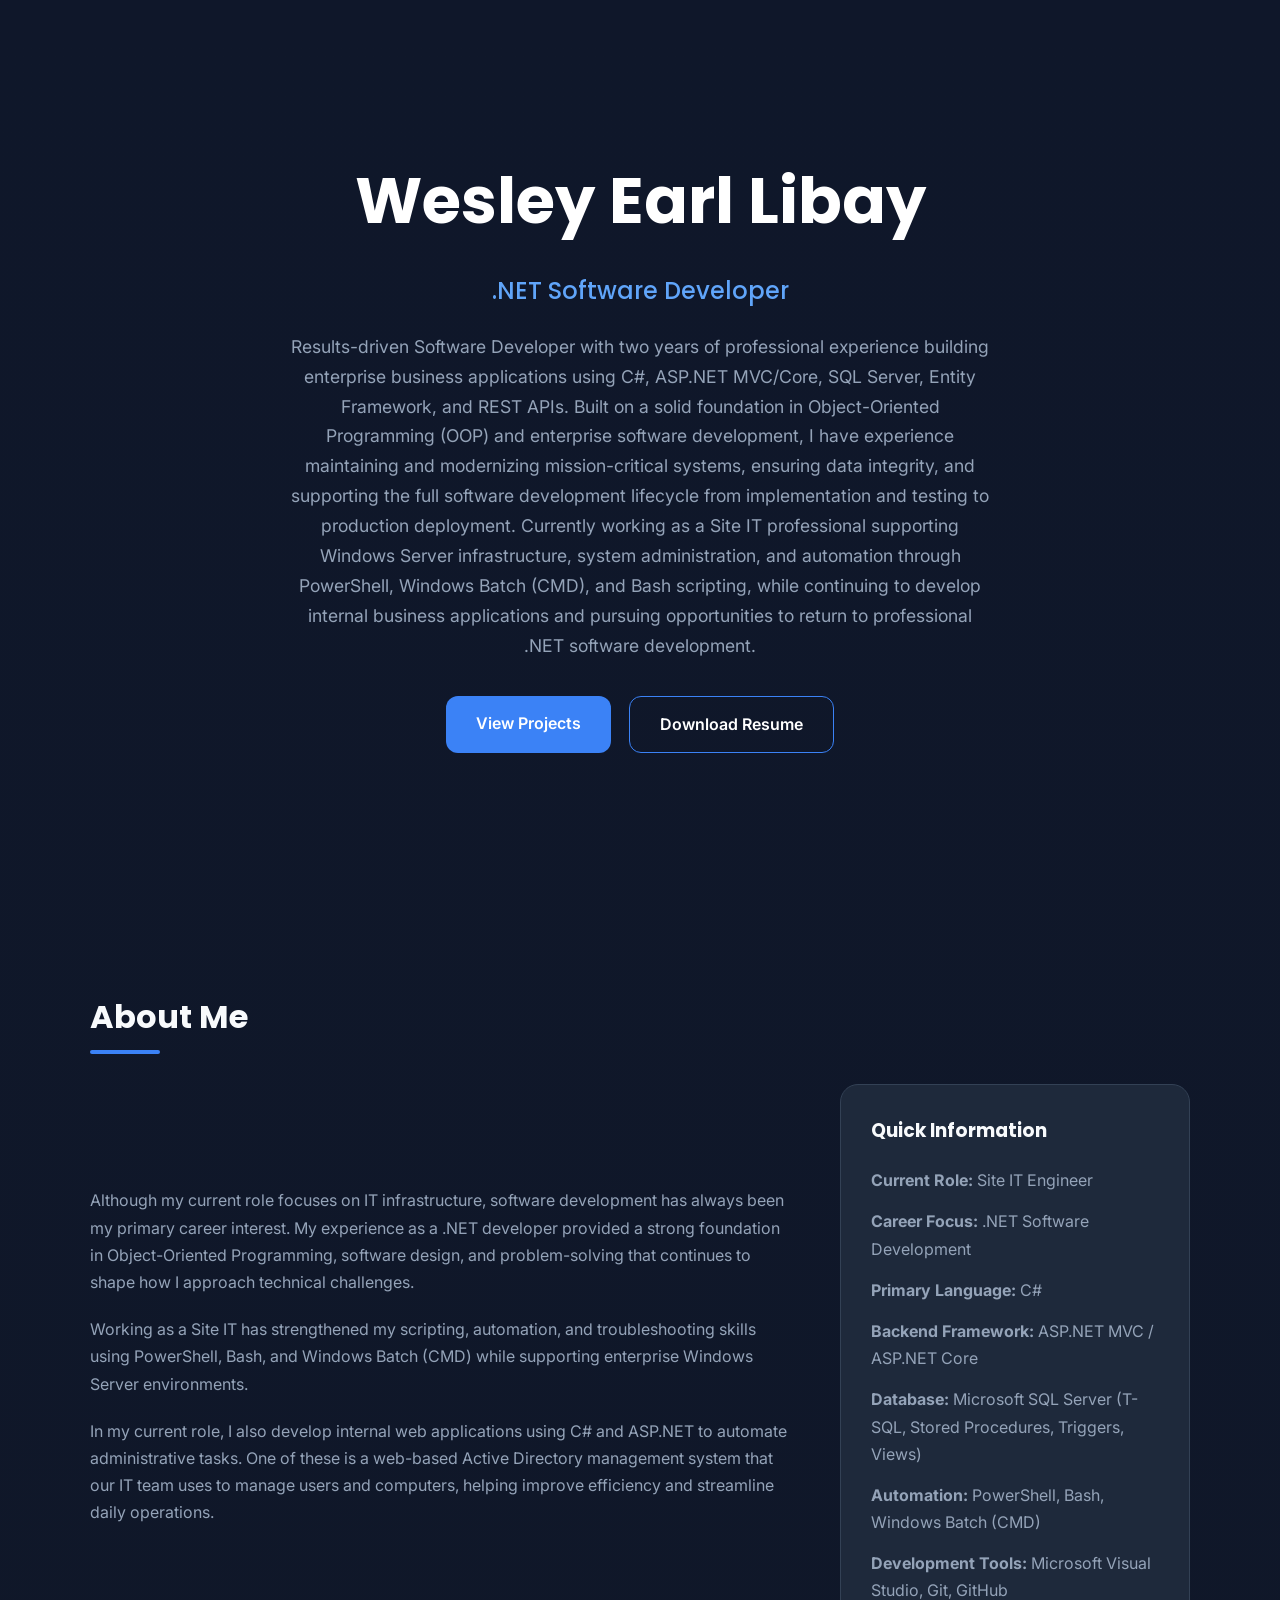
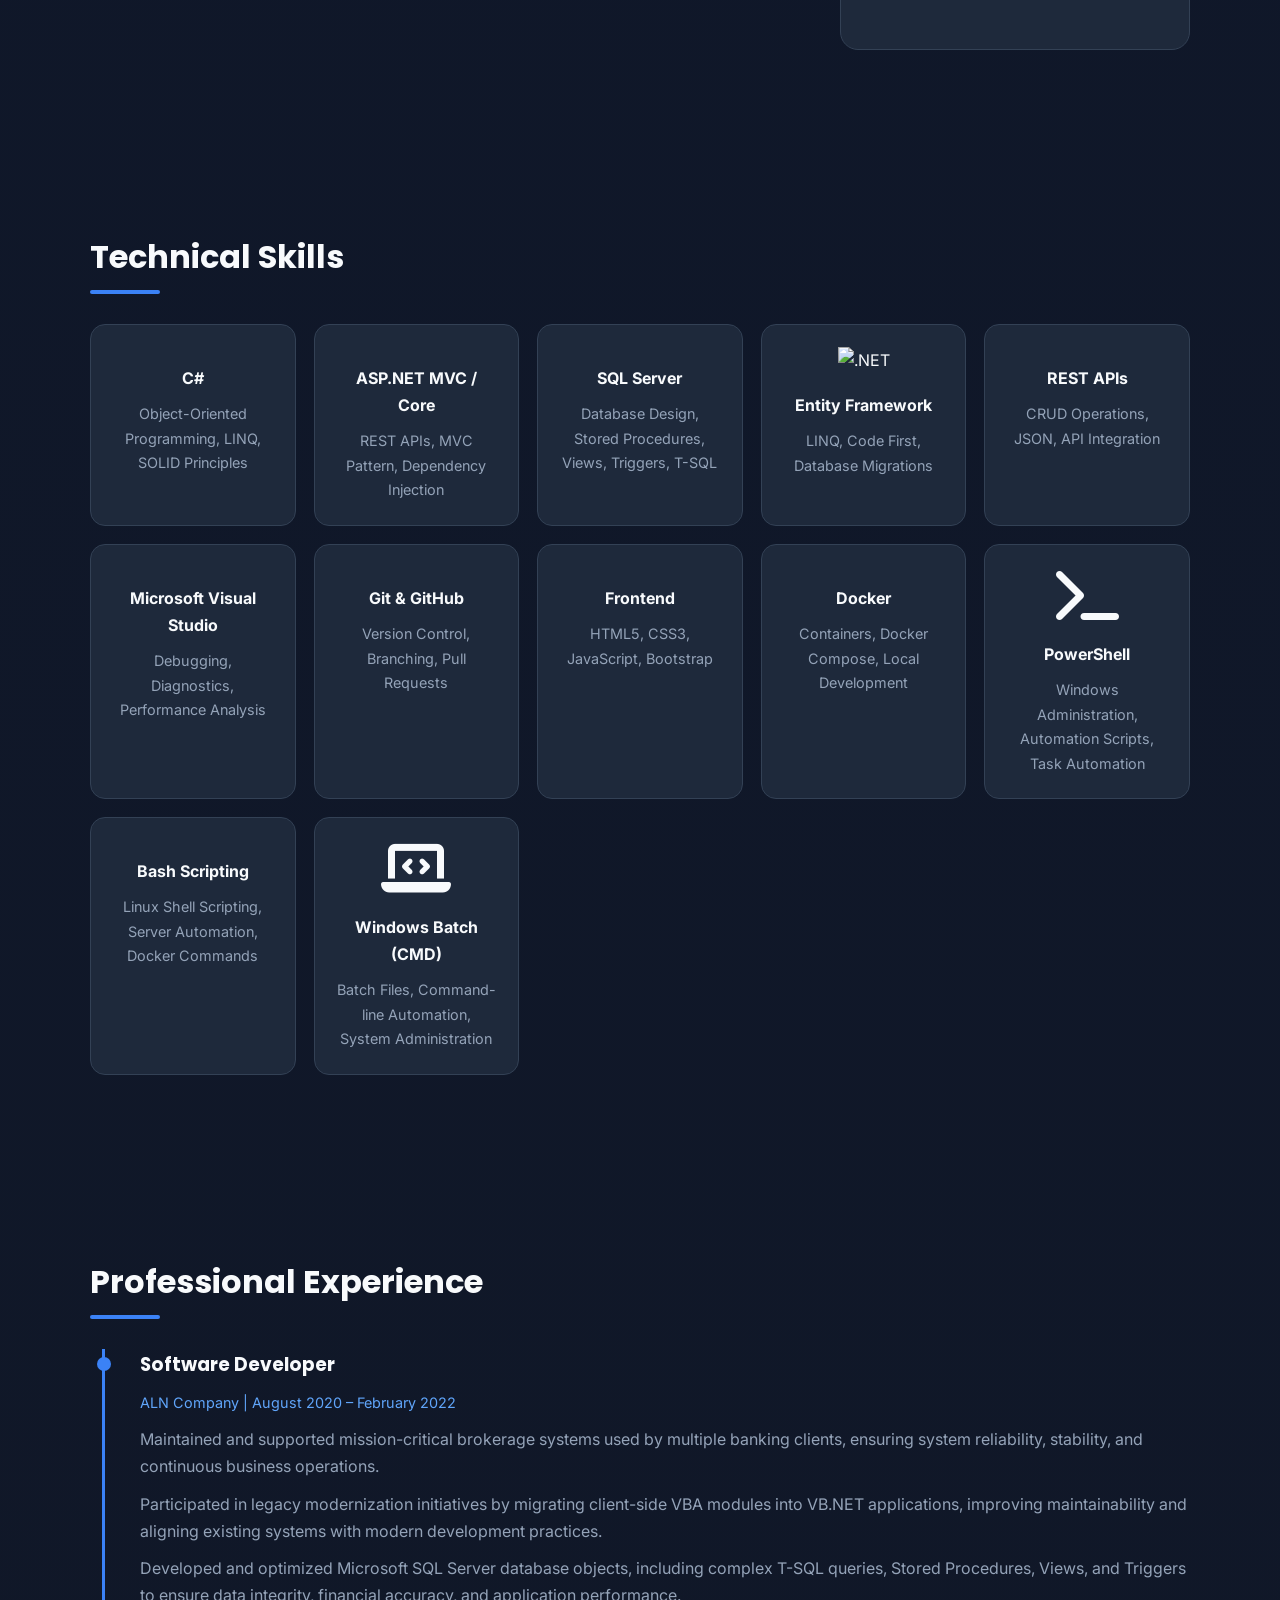
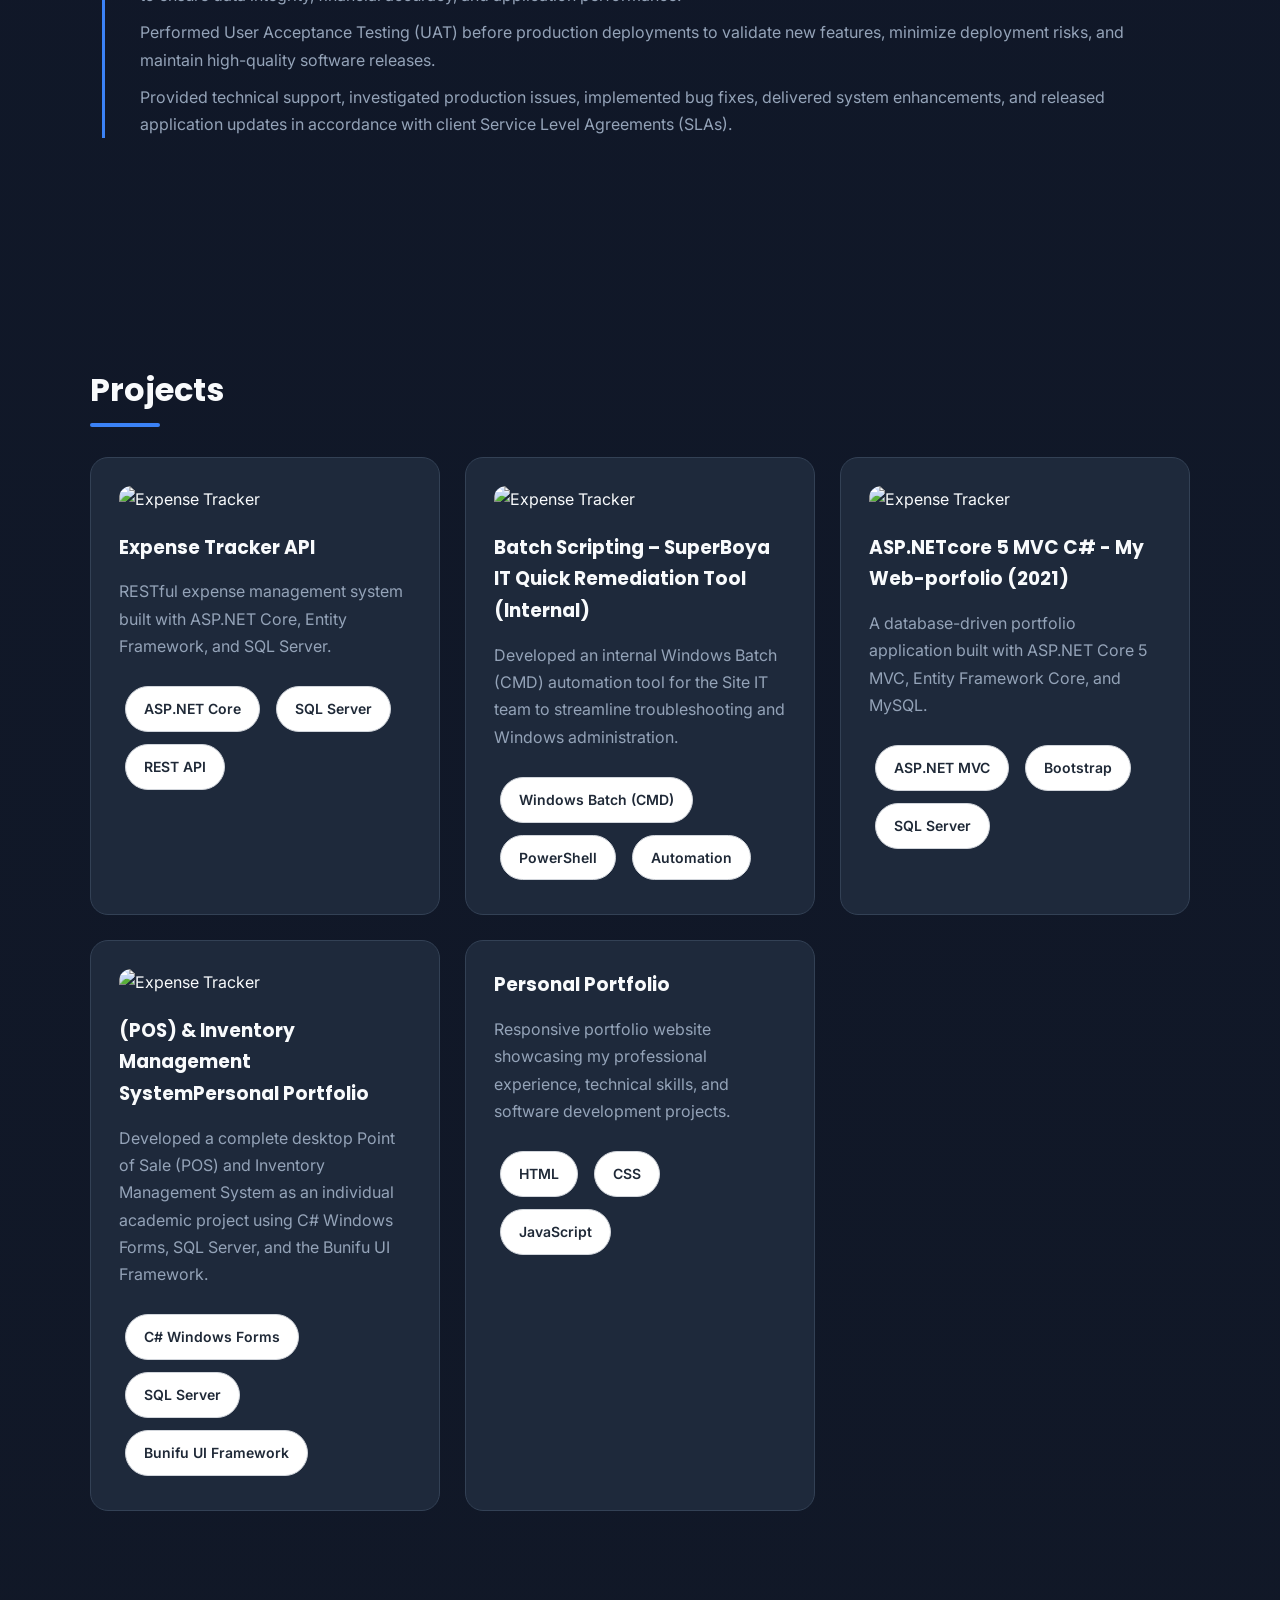
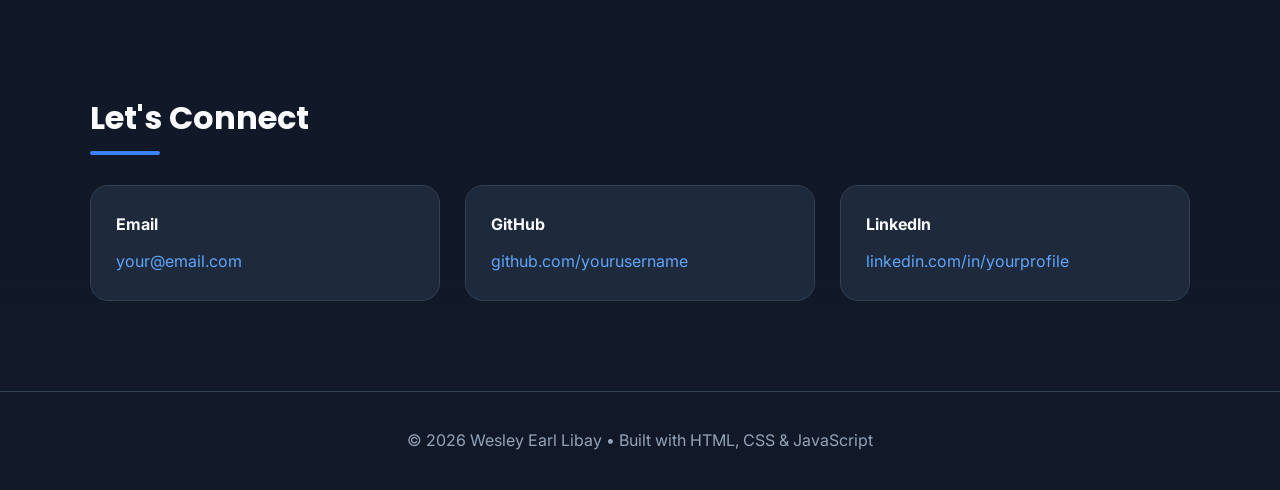
==== commit 6910df9c: "Added a thumbnail to Project Sections" ====
--- a/index.html
+++ b/index.html
@@ -317,6 +317,11 @@
 ]
 )">
 
+  <img
+        class="project-thumb"
+        src="https://drive.google.com/thumbnail?id=1T6sQlo0hOtYv3zI3TsI_i0NnidtZcnlM&sz=w1000"
+        alt="Expense Tracker">
+
 <h3>Expense Tracker API</h3>
 
 <p>
@@ -352,6 +357,11 @@
 'Automation']
 )">
 
+ <img
+        class="project-thumb"
+        src="https://drive.google.com/thumbnail?id=1T6sQlo0hOtYv3zI3TsI_i0NnidtZcnlM&sz=w1000"
+        alt="Expense Tracker">
+
 <h3>Batch Scripting – SuperBoya IT Quick Remediation Tool (Internal)</h3>
 
 <p>
@@ -380,6 +390,11 @@
 'A database-driven portfolio application built with ASP.NET Core 5 MVC, Entity Framework Core, and MySQL. Features include secure email authentication, dynamic content management, and an admin interface for publishing updates. Developed using Bootstrap, CSS, and JavaScript, and deployed to a live hosting environment to gain practical experience with full-stack development and real-world deployment',
 ['ASP.NET Core 5 MVC', 'C#', 'Entity Framework Core', 'MySQL', 'Bootstrap', 'HTML5', 'CSS3', 'JavaScript']
 )">
+
+ <img
+        class="project-thumb"
+        src="https://drive.google.com/thumbnail?id=1nCJhIc9mO17X2oK1w1rHTtbuWxRBZrBS&sz=w1000"
+        alt="Expense Tracker">
 
 <h3>ASP.NETcore 5 MVC C# - My Web-porfolio (2021)</h3>
 
@@ -421,6 +436,10 @@
 'Barcode Generation']
 )">
 
+ <img
+        class="project-thumb"
+        src="https://drive.google.com/thumbnail?id=1usmKaDQTWPv5gna9W3jqOVUd8xw4GfWX&sz=w1000"
+        alt="Expense Tracker">
 
 <h3>(POS) & Inventory Management SystemPersonal Portfolio</h3>
 
--- a/style.css
+++ b/style.css
@@ -379,6 +379,24 @@
 }
 
 }
+@media (max-width:768px){
+
+    .modal{
+
+        align-items:flex-start;
+        padding:20px 0;
+    }
+
+    .modal-content{
+
+        width:95%;
+        max-height:95vh;
+
+        margin:20px auto;
+    }
+
+}
+
 .skill{
     text-align:center;
 }
@@ -408,37 +426,39 @@
 }
 .modal{
 
-display:none;
-position:fixed;
-top:0;
-left:0;
-
-width:100%;
-height:100%;
-
-background:rgba(0,0,0,.75);
-
-justify-content:center;
-align-items:center;
-
-z-index:999;
-
-}
-
+    display:none;
+    position:fixed;
+    z-index:9999;
+
+    left:0;
+    top:0;
+
+    width:100%;
+    height:100%;
+
+    background:rgba(0,0,0,.75);
+
+    justify-content:center;
+    align-items:center;
+
+    overflow-y:auto;      /* Allow page scrolling */
+    padding:20px 0;       /* Space above and below */
+}
 .modal-content{
 
-    background:#ffffff;
-    color:#1f2937;
-
-    width:min(900px,90%);
-    border-radius:18px;
+    position:relative;
+
+    background:#fff;
+
+    width:90%;
+    max-width:1100px;
+
+    border-radius:20px;
+
+    max-height:90vh;      /* Don't exceed screen height */
+    overflow-y:auto;      /* Scroll inside modal */
 
     padding:30px;
-
-    position:relative;
-
-    box-shadow:0 20px 60px rgba(0,0,0,.25);
-
 }
 .close{
     position:absolute;
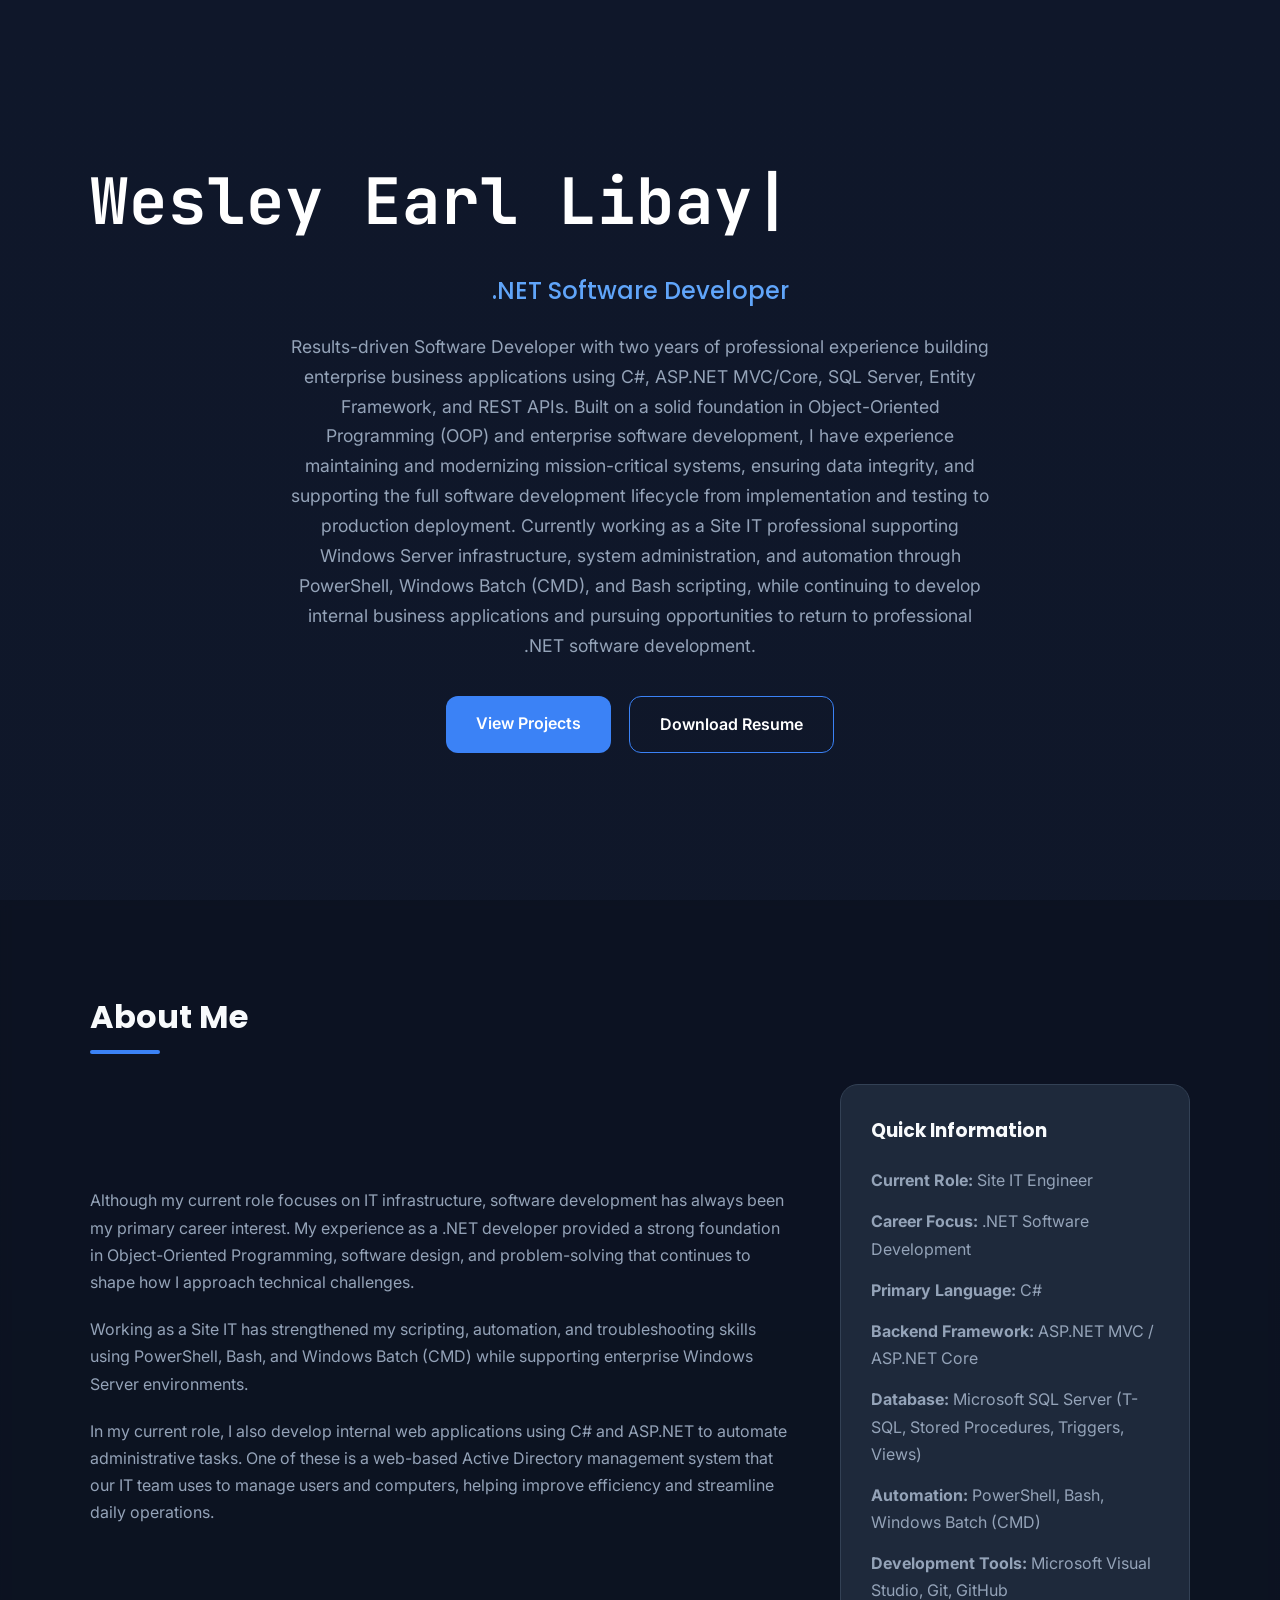
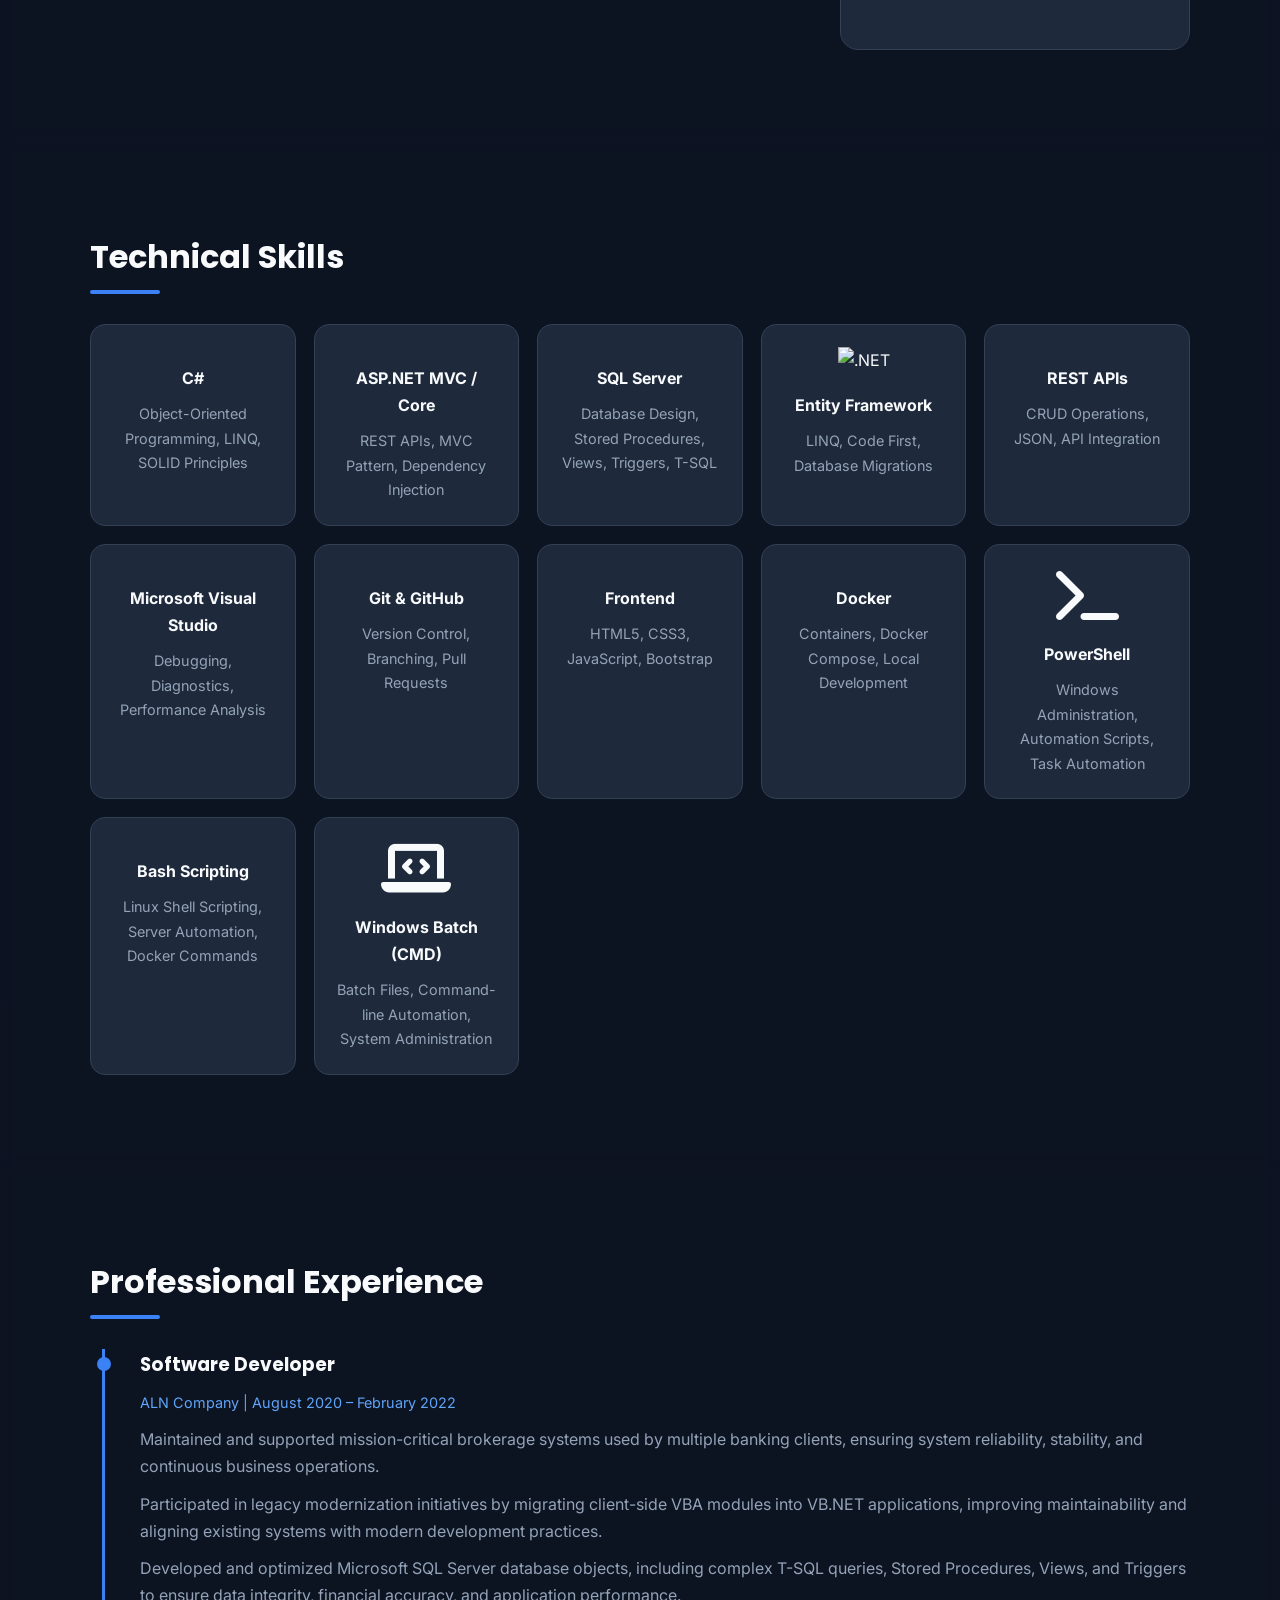
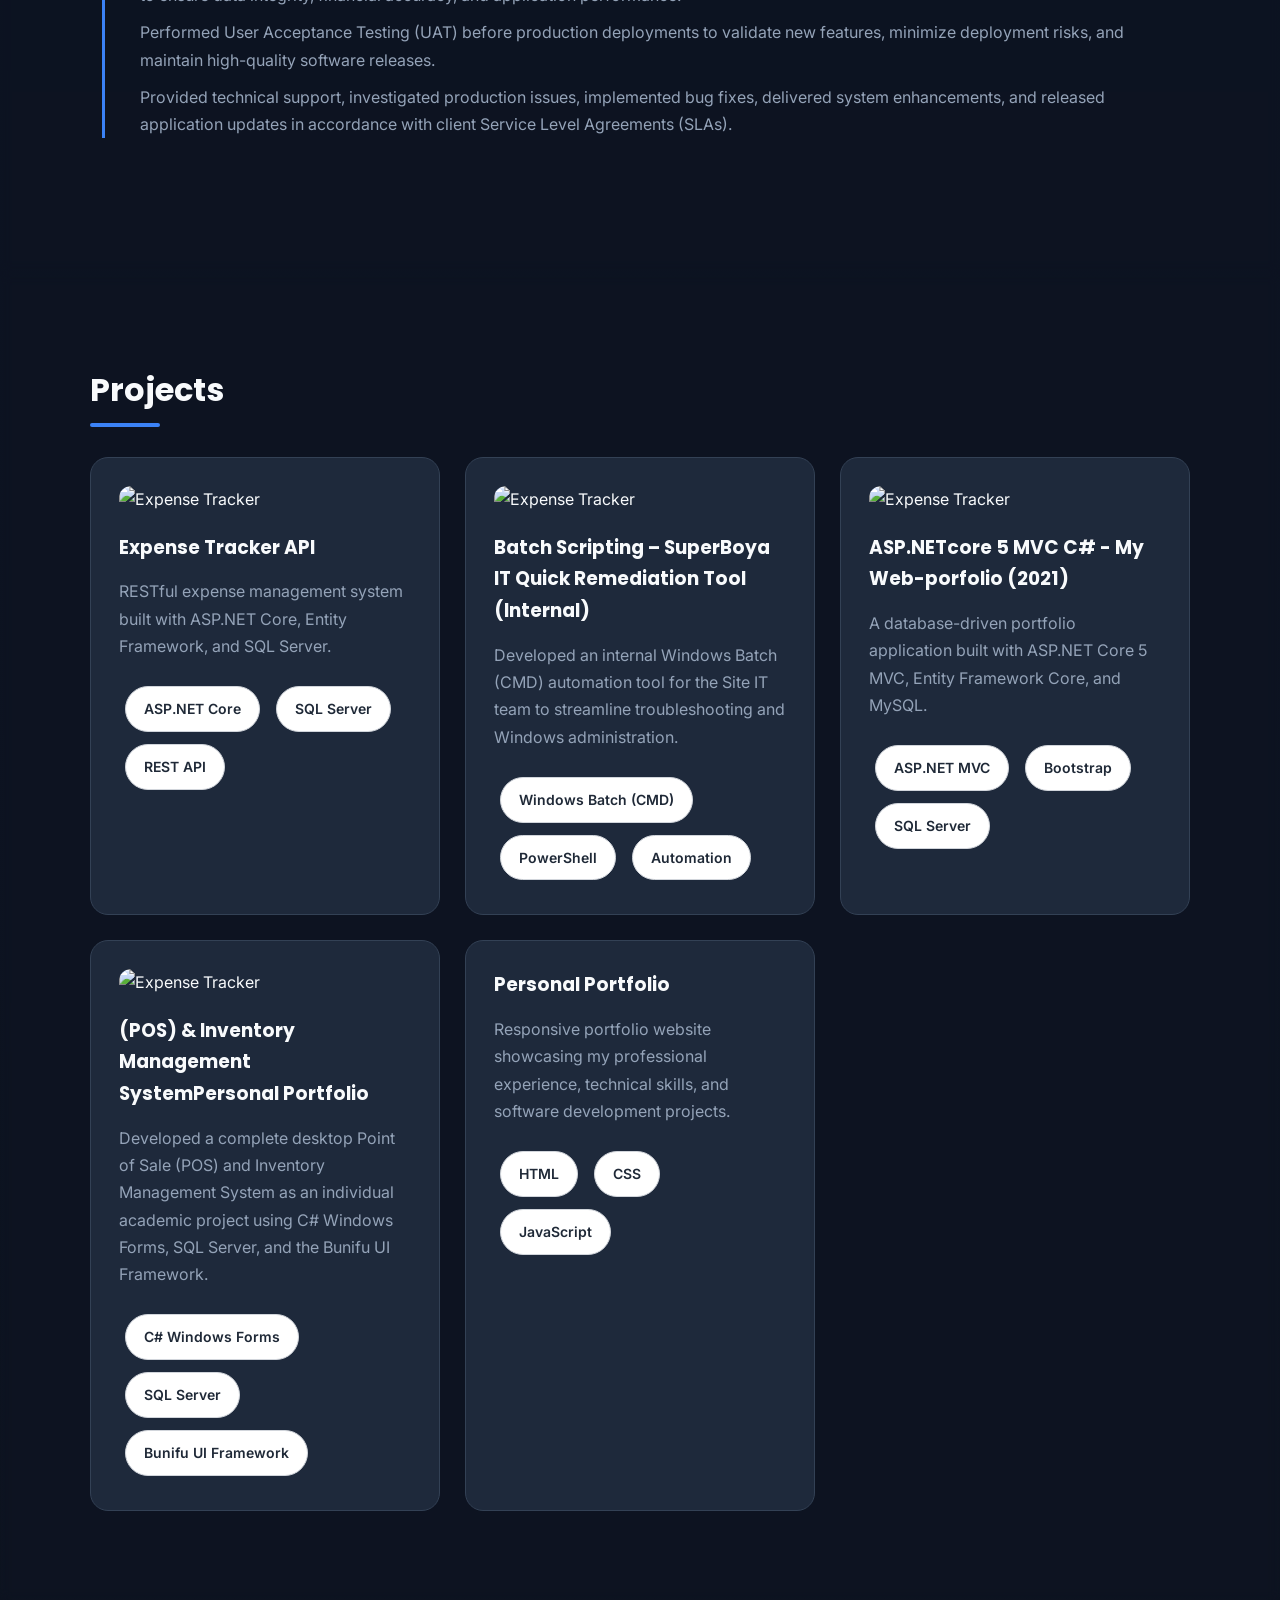
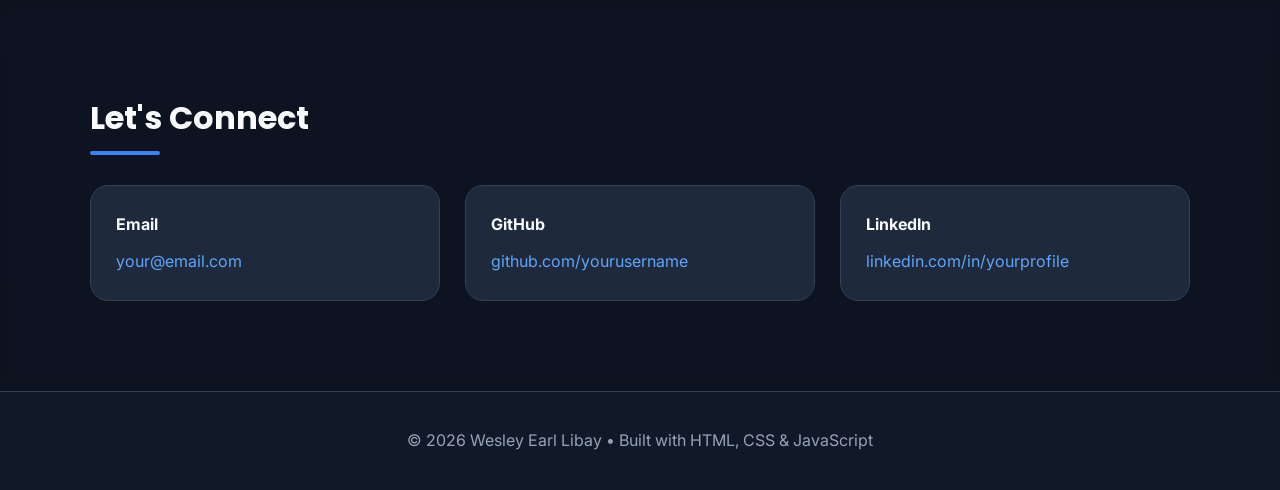
==== commit b812cf21: "Add Typing effect & animation BG" ====
--- a/index.html
+++ b/index.html
@@ -11,17 +11,20 @@
 href="https://cdn.jsdelivr.net/npm/devicon@2.17.0/devicon.min.css">
 <link rel="stylesheet"
 href="https://cdnjs.cloudflare.com/ajax/libs/font-awesome/6.7.2/css/all.min.css">
+<link href="https://fonts.googleapis.com/css2?family=JetBrains+Mono:wght@500;700&display=swap" rel="stylesheet">
 </head>
 
 <body>
+    <canvas id="particles-bg"></canvas>
 
 <header class="hero">
 
 <div class="container">
 
 <div class="fade">
-
+<div class="hero-title">
 <h1 id="typing"></h1>
+</div>
 
 <h2>.NET Software Developer</h2>
 
@@ -671,6 +674,7 @@
 }
 
 </script>
+<script src="js/particles.js"></script>
 
 
 <!-- Project Modal -->
--- a/style.css
+++ b/style.css
@@ -686,4 +686,93 @@
     font-size:40px;
     color:white;
     cursor:pointer;
-}   modal-gallery
+}
+#particles-bg{
+
+    position:fixed;
+
+    top:0;
+    left:0;
+
+    width:100vw;
+    height:100vh;
+
+    z-index:-1;
+
+    pointer-events:none;
+}
+
+section{
+
+    background: rgba(10,15,25,.45);
+    backdrop-filter: blur(5px);
+    -webkit-backdrop-filter: blur(5px);
+
+}
+
+section .container{
+
+    position: relative;
+    z-index: 2;
+
+}
+
+section:not(:first-of-type){
+
+    background: rgba(10,15,25,.45);
+    backdrop-filter: blur(5px);
+    -webkit-backdrop-filter: blur(5px);
+}
+
+.hero-title{
+
+    width:100%;
+    min-height:100px;
+
+    display:flex;
+    align-items:flex-start;
+}
+/* Desktop */
+#typing{
+    white-space: nowrap;
+}
+
+/* Mobile */
+@media (max-width:768px){
+
+    #typing{
+
+        white-space: normal;
+        word-break: keep-all;
+
+        text-align:center;
+
+    }
+
+}
+#typing{
+
+    font-family: "JetBrains Mono", monospace;
+    font-weight:700;
+    letter-spacing:1px;
+
+}
+#typing::after{
+
+    content: "|";
+
+    color: inherit;
+
+    animation: blink .8s infinite;
+
+}
+
+@keyframes blink{
+
+    50%{
+
+        opacity:0;
+
+    }
+
+}
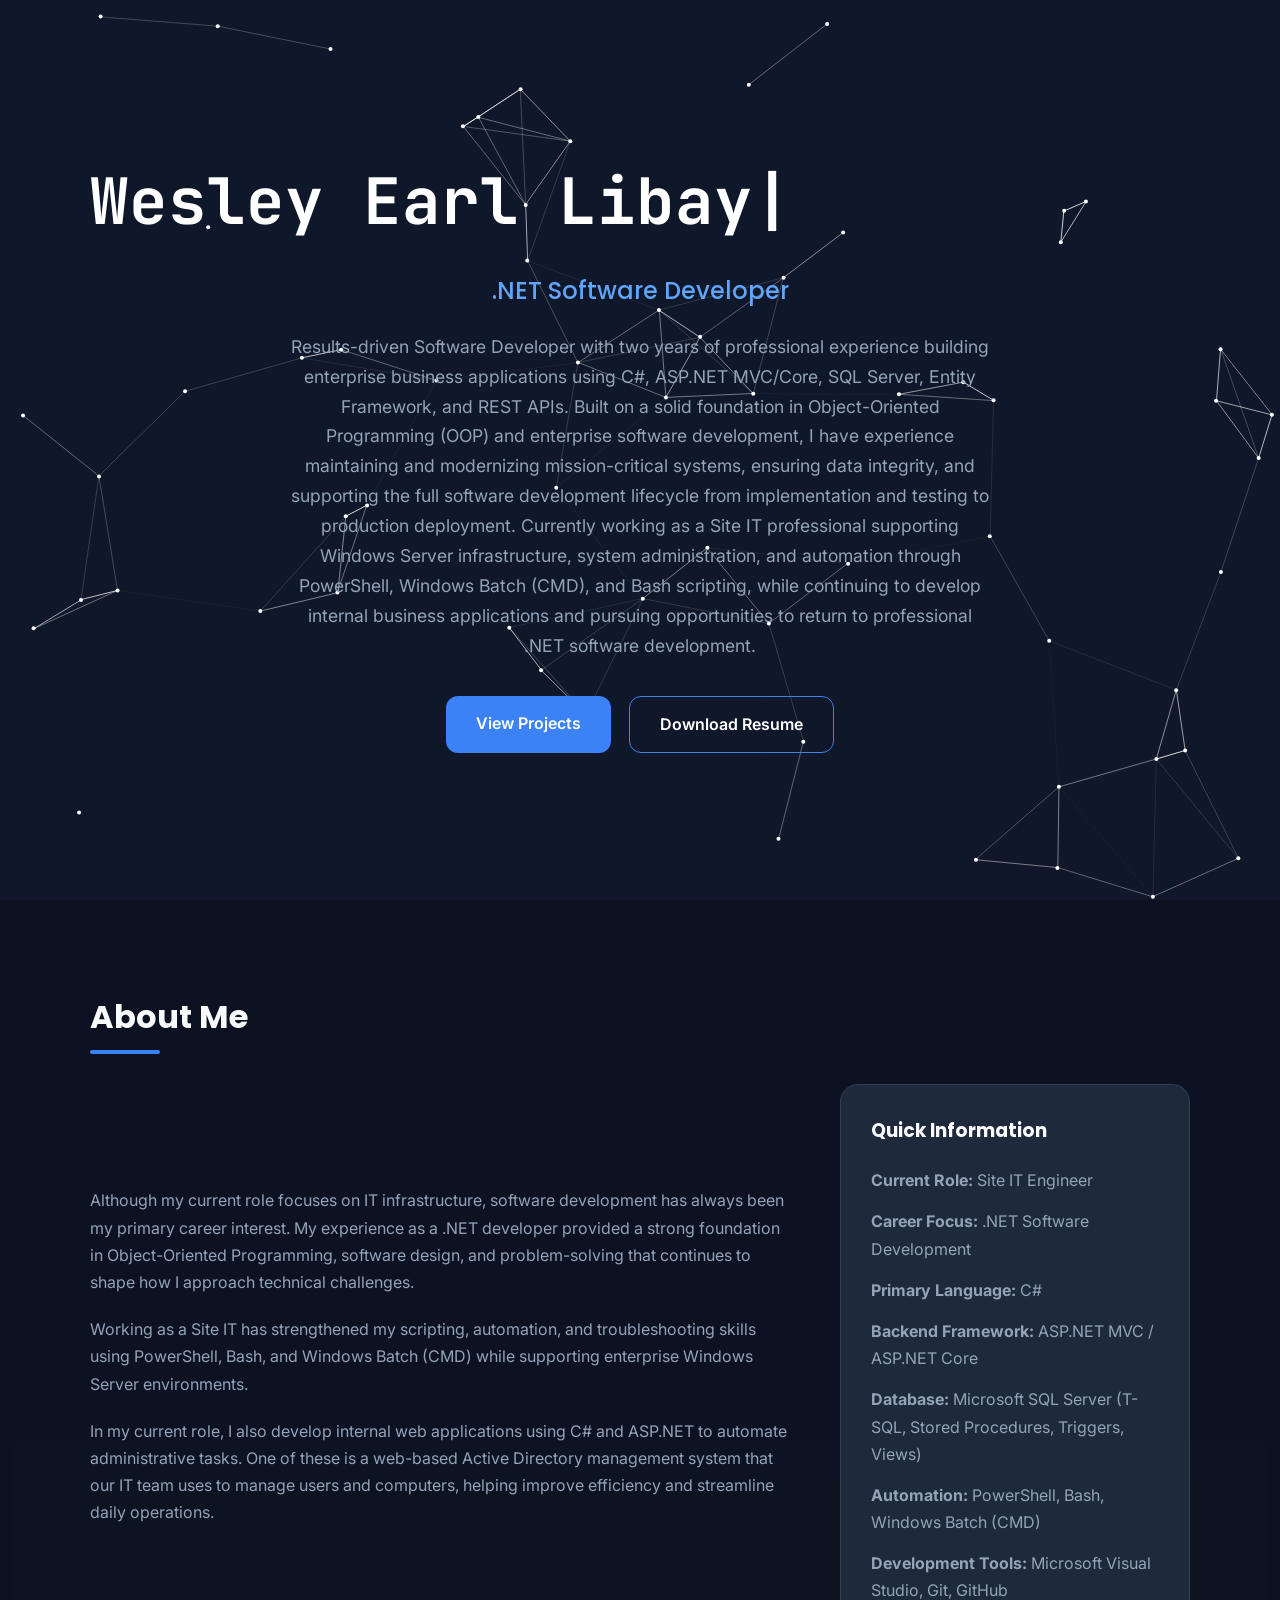
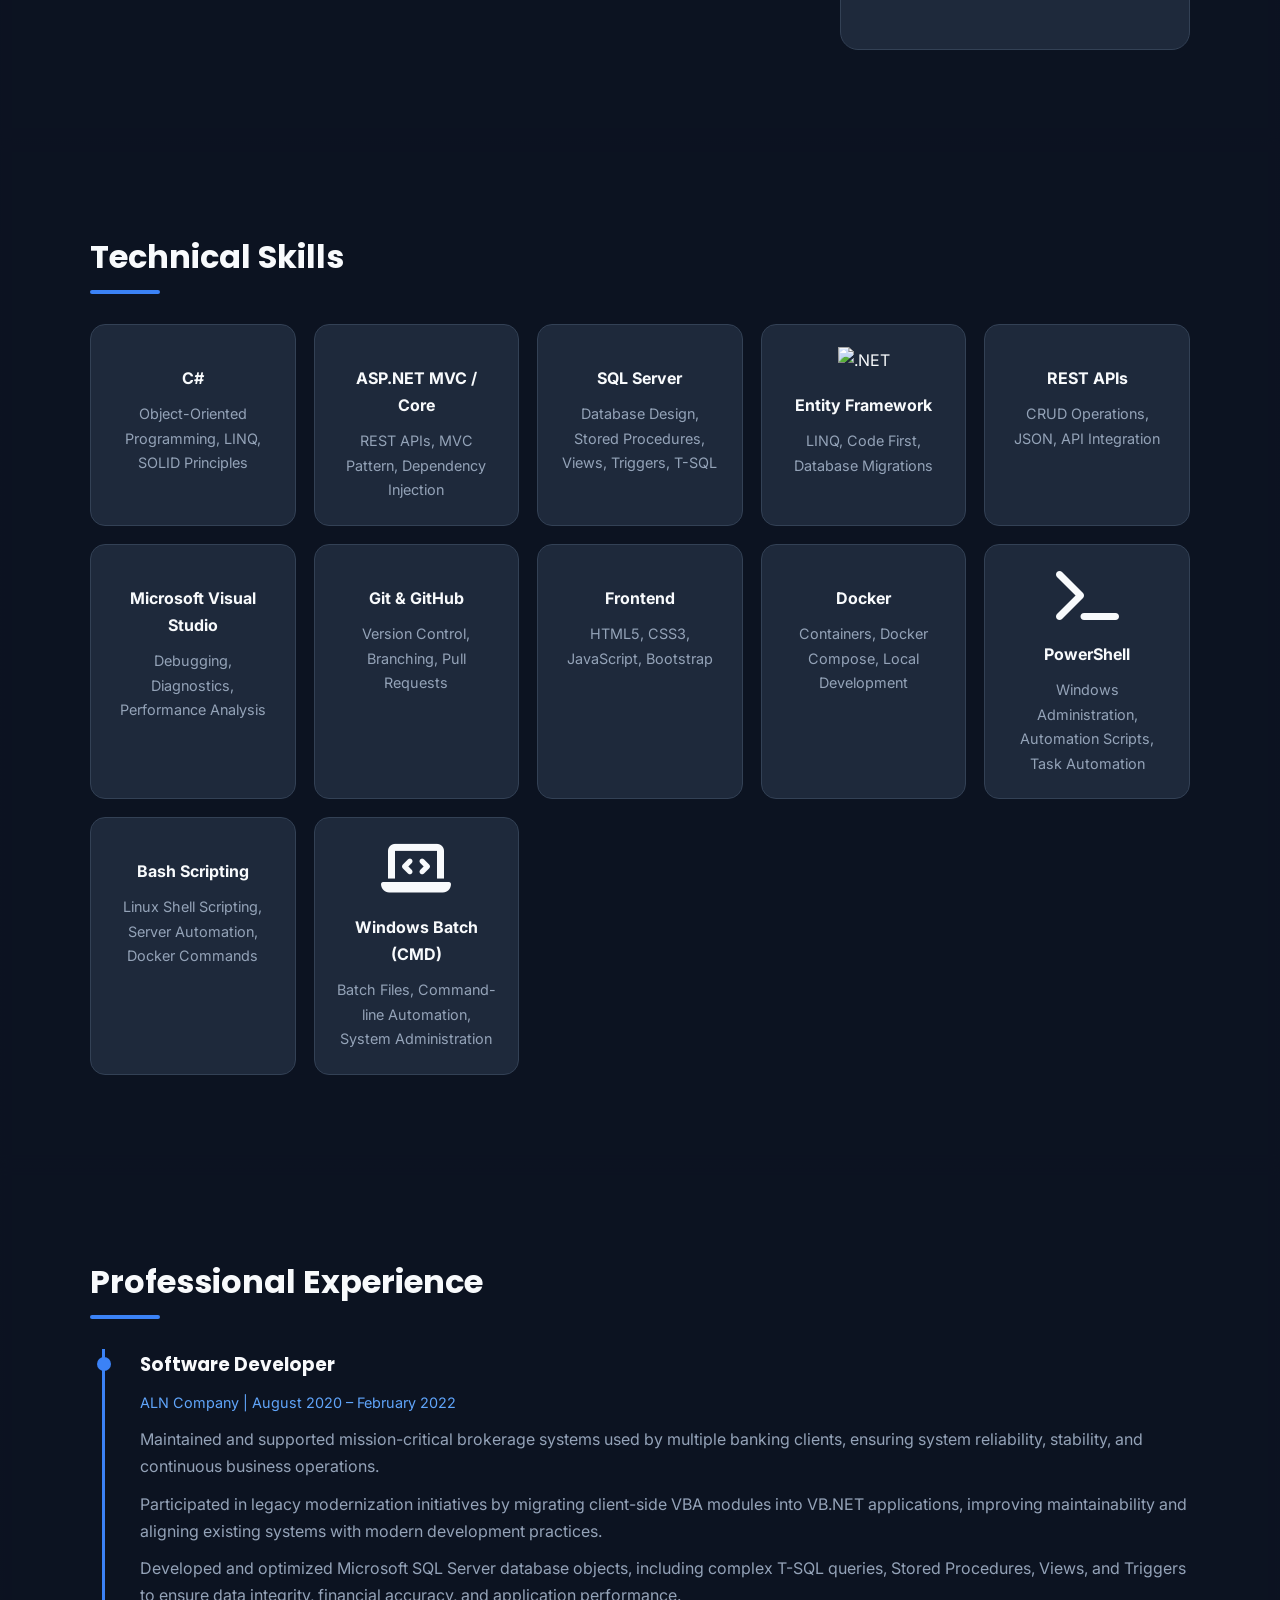
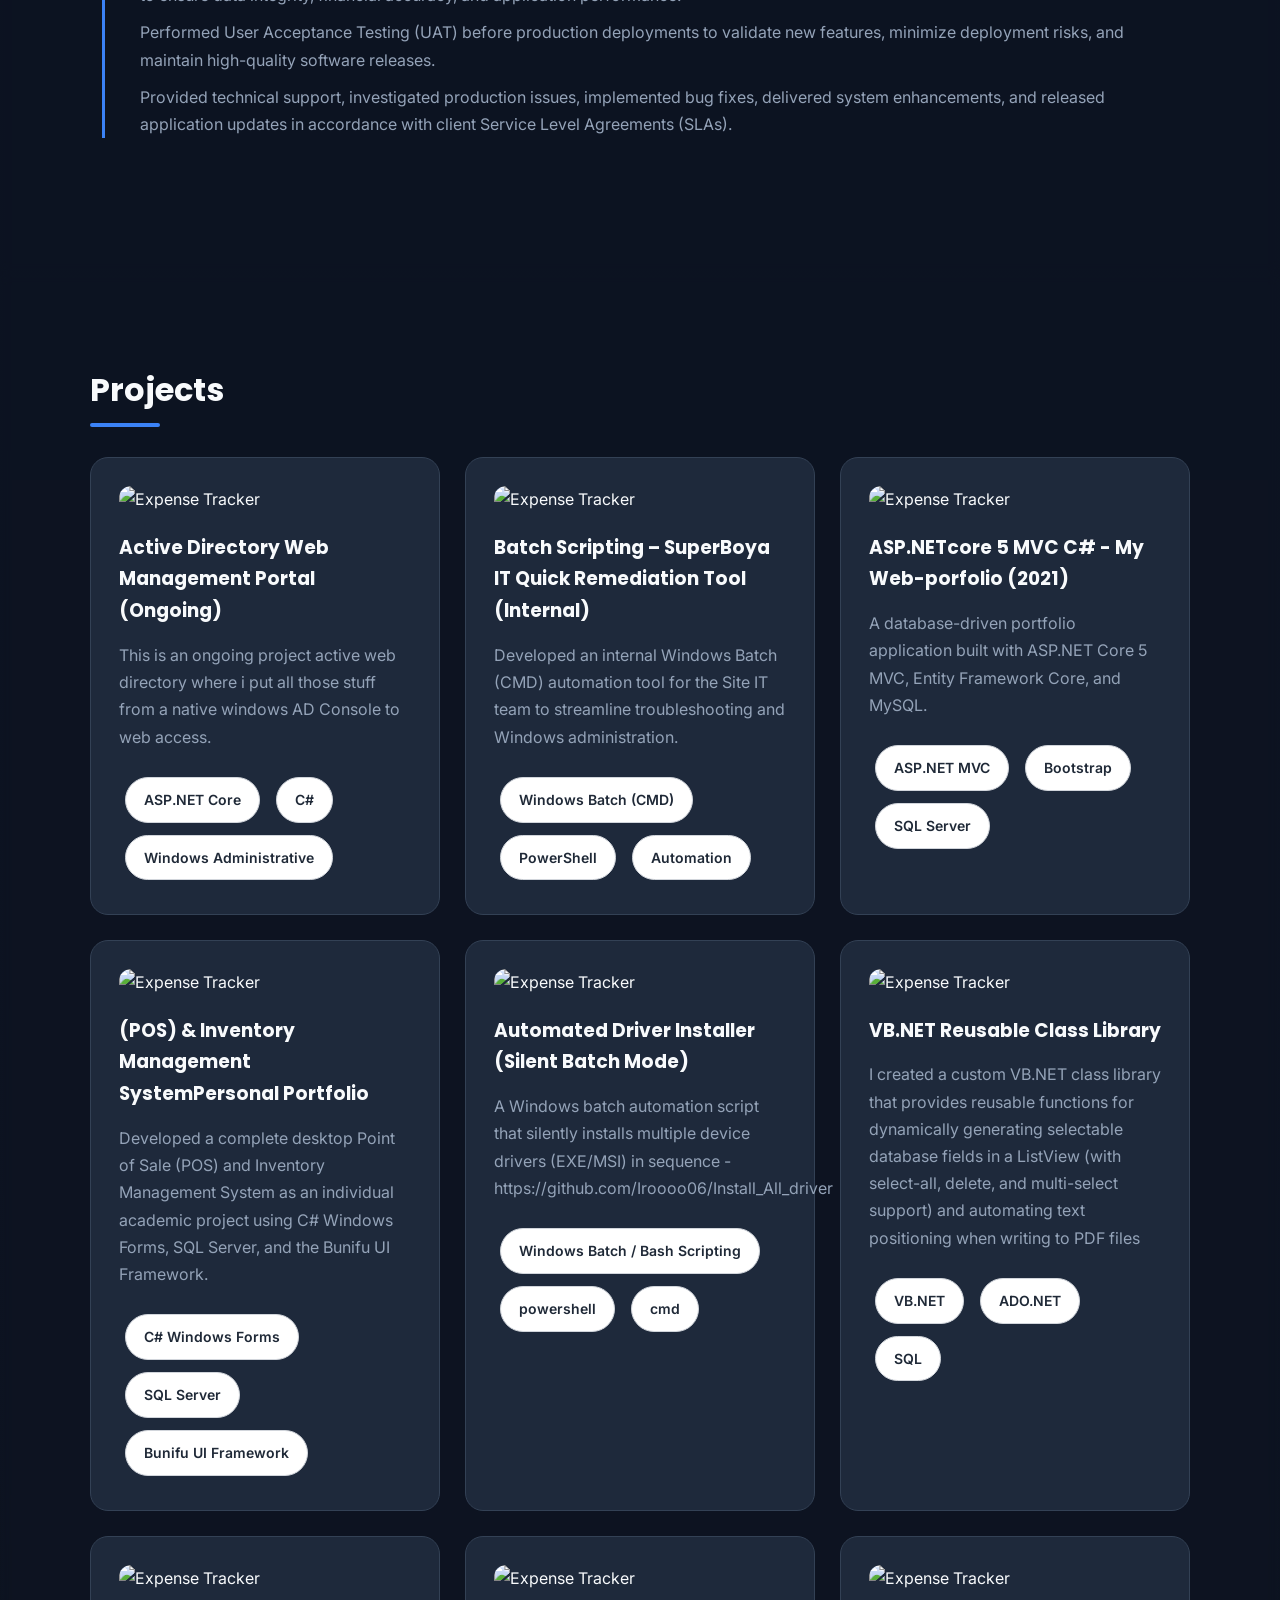
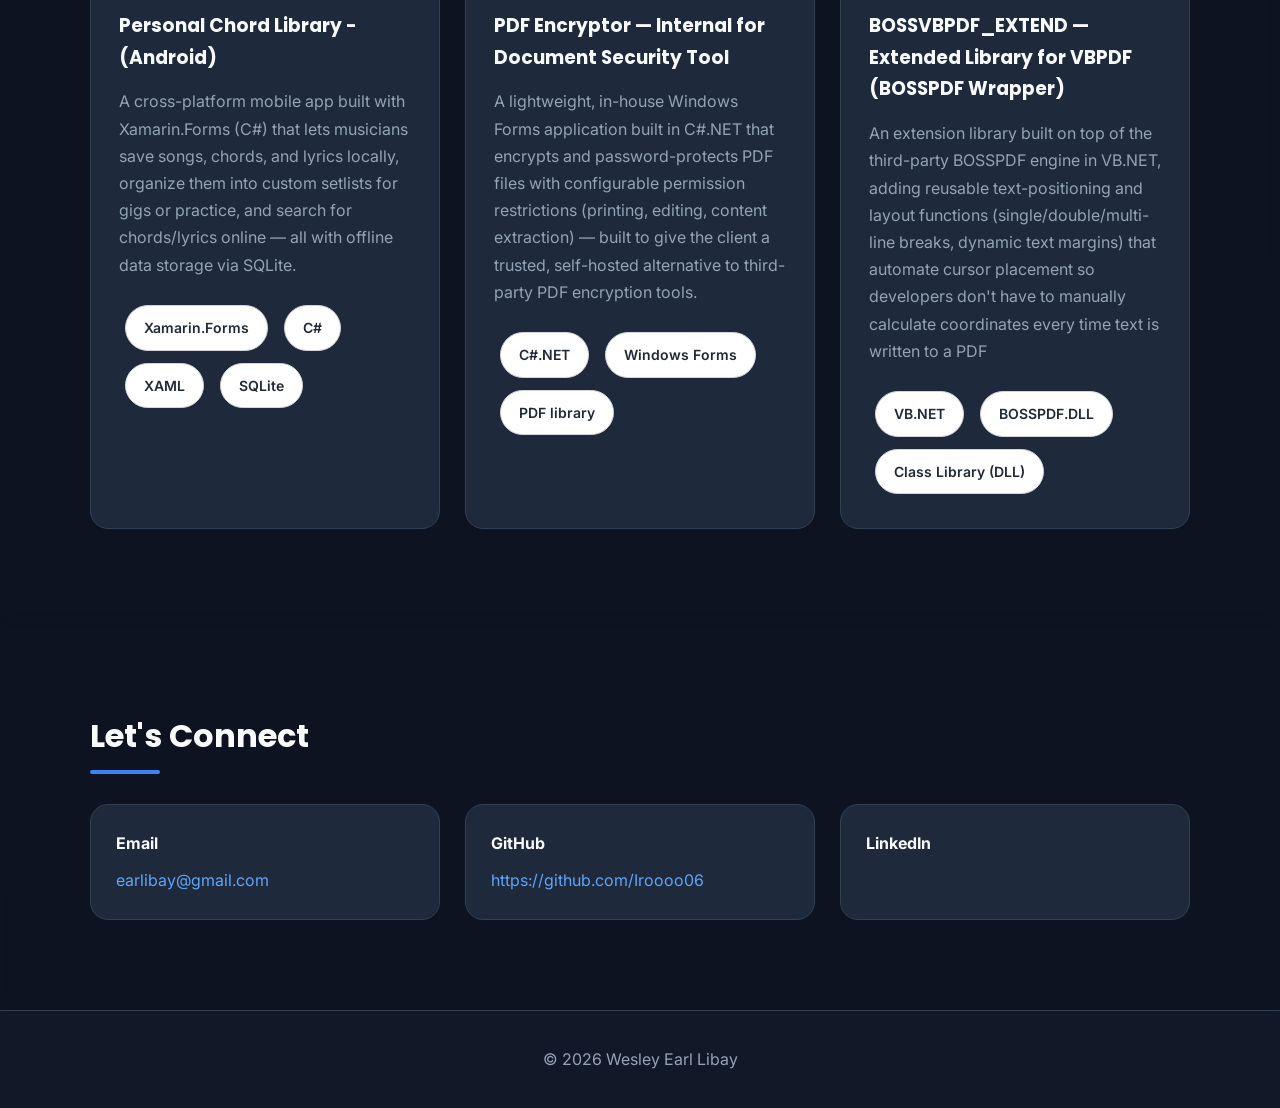
==== commit e974b23d: "Add Contents to the Project" ====
--- a/index.html
+++ b/index.html
@@ -302,40 +302,39 @@
 <div class="projects">
 
 <div class="project fade"
-    onclick="openModal('Expense Tracker API',
-'https://drive.google.com/file/d/1P-fCIuIuRzJUGdY-wNS_wfeY0a0qpebA/preview',
-[
-'https://drive.google.com/thumbnail?id=1T6sQlo0hOtYv3zI3TsI_i0NnidtZcnlM&sz=w1000',
-'https://drive.google.com/thumbnail?id=1T6sQlo0hOtYv3zI3TsI_i0NnidtZcnlM&sz=w1000',
-'https://drive.google.com/thumbnail?id=1T6sQlo0hOtYv3zI3TsI_i0NnidtZcnlM&sz=w1000'
+    onclick="openModal('Active - WebDirectory Management System (Internal) - ongoing project',
+'https://drive.google.com/file/d/1P-fCIuIuRzJUGd0qpebA/preview',
+[
+'https://drive.google.com/thumbnail?id=1T6sQlo0hOtYv3nlM&sz=w1000',
+'https://drive.google.com/thumbnail?id=1T6sQlo0hOZcnlM&sz=w1000',
+'https://drive.google.com/thumbnail?id=1T6sQlo0hOtdtZcnlM&sz=w1000'
 ],
-'A database-driven portfolio application built with ASP.NET Core 5 MVC, Entity Framework Core, and MySQL. Features include secure email authentication, dynamic content management, and an admin interface for publishing updates. Developed using Bootstrap, CSS, and JavaScript, and deployed to a live hosting environment to gain practical experience with full-stack development and real-world deployment',
+'there are lots of feature that one of the most i like is that the app could make a restore for every changes so , add move , unlock reset , initialize user pass . adding security groups extract bulk reports, track logs and many more, this project is still ongoing and i cannot wait to share this to my portfolio. stay tune',
 [
 'ASP.NET Core',
 'C#',
-'SQL Server',
-'Entity Framework',
-'REST API',
-'Bootstrap'
+'bootstrap',
+'Javascript',
+'Domain Controller',
+'Windows Administrative'
 ]
 )">
 
   <img
         class="project-thumb"
-        src="https://drive.google.com/thumbnail?id=1T6sQlo0hOtYv3zI3TsI_i0NnidtZcnlM&sz=w1000"
+        src="https://drive.google.com/thumbnail?id=1T6sQlsI_i0NnidtZcnlM&sz=w1000"
         alt="Expense Tracker">
 
-<h3>Expense Tracker API</h3>
-
-<p>
-RESTful expense management system built with ASP.NET Core,
-Entity Framework, and SQL Server.
+<h3>Active Directory Web Management Portal (Ongoing)</h3>
+
+<p>
+This is an ongoing project active web directory where i put all those stuff from a native windows AD Console to web access.
 </p>
 
 <div class="tags">
 <span class="tag">ASP.NET Core</span>
-<span class="tag">SQL Server</span>
-<span class="tag">REST API</span>
+<span class="tag">C#</span>
+<span class="tag">Windows Administrative</span>
 </div>
 
 </div>
@@ -460,26 +459,178 @@
 
 <div class="project fade delay4"
 onclick="openModal(
-'Personal Portfolio',
-'https://www.youtube.com/embed/YOUR_PORTFOLIO_VIDEO_ID',
-'Responsive portfolio website designed to showcase my professional experience, technical skills, and software development projects. Built using modern HTML, CSS, and JavaScript with responsive layouts, animations, and interactive project previews.',
-['HTML5','CSS3','JavaScript','Responsive Design']
+'Automated Driver Installer (Silent Batch Mode)',
+   'https://drive.google.com/file/d/1J-TUk5gZpYXyKBXty3BqJuvbLwkJru62/preview',
+[
+'https://drive.google.com/thumbnail?id=1U0iE4NvN1Uz2-HxidxAU7BzVWyspTwj6&sz=w1000',
+'https://drive.google.com/thumbnail?id=1cuRnomlgISmoRUGsgc57kbpys7nUVm5q&sz=w1000',
+'https://drive.google.com/thumbnail?id=1zTCdCv35Ql1XA8Xoc1Ase9Y3io_j9q6j&sz=w1000'
+],
+'Install All Driver is a lightweight automation tool built with Windows Batch scripting to streamline the driver installation process on new or freshly reimaged PCs. Instead of manually locating and running each driver installer one by one, the script automatically scans a target folder, detects all EXE/MSI driver packages, and installs them silently in the background — requiring no user interaction beyond running it as administrator.',
+['Windows Batch (CMD)', 'PowerShell', 'Automation', 'Driver Installation', 'Silent Install', 'Scripting']
 )">
-
-<h3>Personal Portfolio</h3>
-
-<p>
-Responsive portfolio website showcasing my professional experience,
-technical skills, and software development projects.
+ <img
+        class="project-thumb"
+        src="https://drive.google.com/thumbnail?id=1U0iE4NvN1Uz2-HxidxAU7BzVWyspTwj6&sz=w1000"
+        alt="Expense Tracker">
+
+
+<h3>Automated Driver Installer (Silent Batch Mode)</h3>
+
+<p>
+A Windows batch automation script that silently installs multiple device drivers (EXE/MSI) in sequence - https://github.com/Iroooo06/Install_All_driver
 </p>
 
 <div class="tags">
-<span class="tag">HTML</span>
-<span class="tag">CSS</span>
-<span class="tag">JavaScript</span>
-</div>
-
-</div>
+<span class="tag">Windows Batch / Bash Scripting </span>
+<span class="tag">powershell</span>
+<span class="tag">cmd</span>
+</div>
+
+</div>
+
+<div class="project fade delay5"
+onclick="openModal(
+'VB.NET Reusable Class Library',
+'https://drive.google.com/file/d/1J-TUk5gZpYXyKBXty3BqJuvbLwkJru62/preview',
+[
+'https://drive.google.com/thumbnail?id=172kaXVt-RTP2Sci5tDsGDG0Iob6rkcP0&sz=w1000',
+'https://drive.google.com/thumbnail?id=1kLkNgutYh-j8zSpgVix_nRp9IeQ2s2h2&sz=w1000',
+'https://drive.google.com/thumbnail?id=1Wzx6cbVhwPP1kOKDlNumQA1Y4s8-lw_T&sz=w1000',
+'https://drive.google.com/thumbnail?id=1Nm1_rEmk6aGbyDvwNRKVf3rOgW4ll2WK&sz=w1000'
+],
+'Rather than rewriting field-selection UI logic or PDF text-positioning math for every new project, this library centralizes both into reusable, parameterized functions — allowing any new form or report generator to call these methods directly, cutting development time and reducing bugs from repeated manual calculations.',
+['VB.NET', 'SQL', 'ADO.NET', 'Windows Forms']
+)"> 
+
+ <img
+        class="project-thumb"
+        src="https://drive.google.com/thumbnail?id=172kaXVt-RTP2Sci5tDsGDG0Iob6rkcP0&sz=w1000"
+        alt="Expense Tracker">
+
+<h3>VB.NET Reusable Class Library</h3>
+
+<p>
+I created a custom VB.NET class library that provides reusable functions for dynamically generating selectable database fields in a ListView (with select-all, delete, and multi-select support) and automating text positioning when writing to PDF files
+</p>
+
+<div class="tags">
+<span class="tag">VB.NET</span>
+<span class="tag">ADO.NET</span>
+<span class="tag">SQL</span>
+</div>
+
+</div>
+
+<div class="project fade delay6"
+onclick="openModal(
+'Personal Chord Library -(Android)',
+'https://drive.google.com/file/d/1HtCn1Y-zcSclPe5h_E2Stq2FsJKv5rnR/preview',
+[
+'https://drive.google.com/thumbnail?id=1mMoku1H5KnHZEHua-ROD1GStEj5d_5sh&sz=w1000',
+'https://drive.google.com/thumbnail?id=1V51jW-P2bxlT5261BDKimwS2ikbLaDTk&sz=w1000',
+'https://drive.google.com/thumbnail?id=1ThKNoox9_UaMYzF_0gPpO64_EUtSZuYw&sz=w1000',
+'https://drive.google.com/thumbnail?id=12yeYOVtJSQ4KaG-QiBAhgU2RpvkiSI6m&sz=w1000'
+],
+'Personal Chord Library is a mobile application I developed using Xamarin.Forms and C# around 2020, designed to help musicians manage their personal collection of song chords and lyrics in one place, without relying on scattered notes or having to search online every time',
+['Xamarin.Forms',
+ 'C#',
+ 'XAML', 
+ 'SQLite', 
+ 'Android']
+)"> 
+<img
+        class="project-thumb"
+        src="https://drive.google.com/thumbnail?id=1V51jW-P2bxlT5261BDKimwS2ikbLaDTk&sz=w1000"
+        alt="Expense Tracker">
+
+<h3>Personal Chord Library - (Android)</h3>
+
+<p>
+A cross-platform mobile app built with Xamarin.Forms (C#) that lets musicians save songs, chords, and lyrics locally, organize them into custom setlists for gigs or practice, and search for chords/lyrics online — all with offline data storage via SQLite.
+</p>
+
+<div class="tags">
+<span class="tag">Xamarin.Forms</span>
+<span class="tag">C#</span>
+<span class="tag">XAML</span>
+<span class="tag">SQLite</span>
+</div>
+
+</div>
+
+<div class="project fade delay7"
+onclick="openModal(
+'PDF Encryptor — Internal for Document Security Tool',
+'https://drive.google.com/file/d/1RDBK9s1hGIVXE-E5m5SGLh6DuHbV4PpL/preview',
+[
+'https://drive.google.com/thumbnail?id=1W7FeXYVKpCM5wzgG_x2GUyO3IDn0ZVyJ&sz=w1000',
+'https://drive.google.com/thumbnail?id=1VW8je46MvXcvQYbeW5wPRsJWRib6zujQ&sz=w1000',
+'https://drive.google.com/thumbnail?id=15ZxocohEf7XRhnvKkLFt-shACO0U99gs&sz=w1000',
+'https://drive.google.com/thumbnail?id=1P5DadsbA8wZOTyuqcrfcBnFAnpivw0G6&sz=w1000'
+],
+'Internal PDF Password Protection Tool was developed to address a security concern raised by the client: they were hesitant to use third-party PDF encryption apps or online services to password-protect sensitive documents, such as financial notices and client-facing forms, due to data privacy and trust concerns around uploading files to external platforms.',
+['C#.NET',
+ 'Windows Forms', 
+ 'PDF library',
+ 'iTextSharp', 
+ 'Spire.PDF-style API based']
+)"> 
+<img
+        class="project-thumb"
+        src="https://drive.google.com/thumbnail?id=1W7FeXYVKpCM5wzgG_x2GUyO3IDn0ZVyJ&sz=w1000"
+        alt="Expense Tracker">
+
+<h3>PDF Encryptor — Internal for Document Security Tool</h3>
+
+<p>
+A lightweight, in-house Windows Forms application built in C#.NET that encrypts and password-protects PDF files with configurable permission restrictions (printing, editing, content extraction) — built to give the client a trusted, self-hosted alternative to third-party PDF encryption tools.
+</p>
+
+<div class="tags">
+<span class="tag">C#.NET</span>
+<span class="tag">Windows Forms</span>
+<span class="tag">PDF library</span>
+</div>
+
+</div>
+
+
+<div class="project fade delay8"
+onclick="openModal(
+'BOSSVBPDF_EXTEND — Extended Library for VBPDF (BOSSPDF Wrapper)',
+'https://drive.google.com/file/d/1nDYB-AhlKO3nlou3pDSyU70aH0NJF-Oz/preview',
+[
+'https://drive.google.com/thumbnail?id=1bgKeFb8uFtRZV1jPpzftcIPq2kMAy3RI&sz=w1000',
+'https://drive.google.com/thumbnail?id=15IOhQGAQlk8MA6D1YB19RiHXjTzaMEyw&sz=w1000',
+'https://drive.google.com/thumbnail?id=1_ECEND6OZYt_hrIY1AY9YcNgx7uY6vAt&sz=w1000',
+'https://drive.google.com/thumbnail?id=1xqHtVbnvJLh3L5xAB-SubC92LWse_07S&sz=w1000',
+'https://drive.google.com/thumbnail?id=1UktuQN0z1XIyYlBj-Fb1IO6GOUGK6Xfb&sz=w1000'
+],
+'BOSSVBPDF_EXTEND is a custom class library I developed to extend the functionality of the third-party BOSSPDF engine, which is used internally for generating PDF reports in VB.NET. While BOSSPDF handles core PDF generation (fonts, tables, pages, compression), it required manual x/y coordinate calculations every time a new line of text needed to be written — a repetitive and error-prone process when generating multi-section reports.',
+['VB.NET',
+ 'BOSSPDF.DLL',
+ 'Class Library (DLL)']
+)"> 
+<img
+        class="project-thumb"
+        src="https://drive.google.com/thumbnail?id=1bgKeFb8uFtRZV1jPpzftcIPq2kMAy3RI&sz=w1000"
+        alt="Expense Tracker">
+        
+<h3>BOSSVBPDF_EXTEND — Extended Library for VBPDF (BOSSPDF Wrapper)</h3>
+
+<p>
+An extension library built on top of the third-party BOSSPDF engine in VB.NET, adding reusable text-positioning and layout functions (single/double/multi-line breaks, dynamic text margins) that automate cursor placement so developers don't have to manually calculate coordinates every time text is written to a PDF
+</p>
+
+<div class="tags">
+<span class="tag">VB.NET</span>
+<span class="tag">BOSSPDF.DLL</span>
+<span class="tag">Class Library (DLL)</span>
+</div>
+
+</div>
+
 
 </div>
 
@@ -501,8 +652,8 @@
 
 <h4>Email</h4>
 
-<a href="mailto:your@email.com">
-your@email.com
+<a href="mailto:earlibay@gmail.com">
+earlibay@gmail.com
 </a>
 
 </div>
@@ -511,8 +662,8 @@
 
 <h4>GitHub</h4>
 
-<a href="https://github.com/yourusername" target="_blank">
-github.com/yourusername
+<a href="https://github.com/Iroooo06" target="_blank">
+https://github.com/Iroooo06
 </a>
 
 </div>
@@ -522,7 +673,7 @@
 <h4>LinkedIn</h4>
 
 <a href="https://linkedin.com/in/yourprofile" target="_blank">
-linkedin.com/in/yourprofile
+
 </a>
 
 </div>
@@ -537,7 +688,7 @@
 
 <p>
 
-© 2026 Wesley Earl Libay • Built with HTML, CSS & JavaScript
+© 2026 Wesley Earl Libay 
 
 </p>
 
